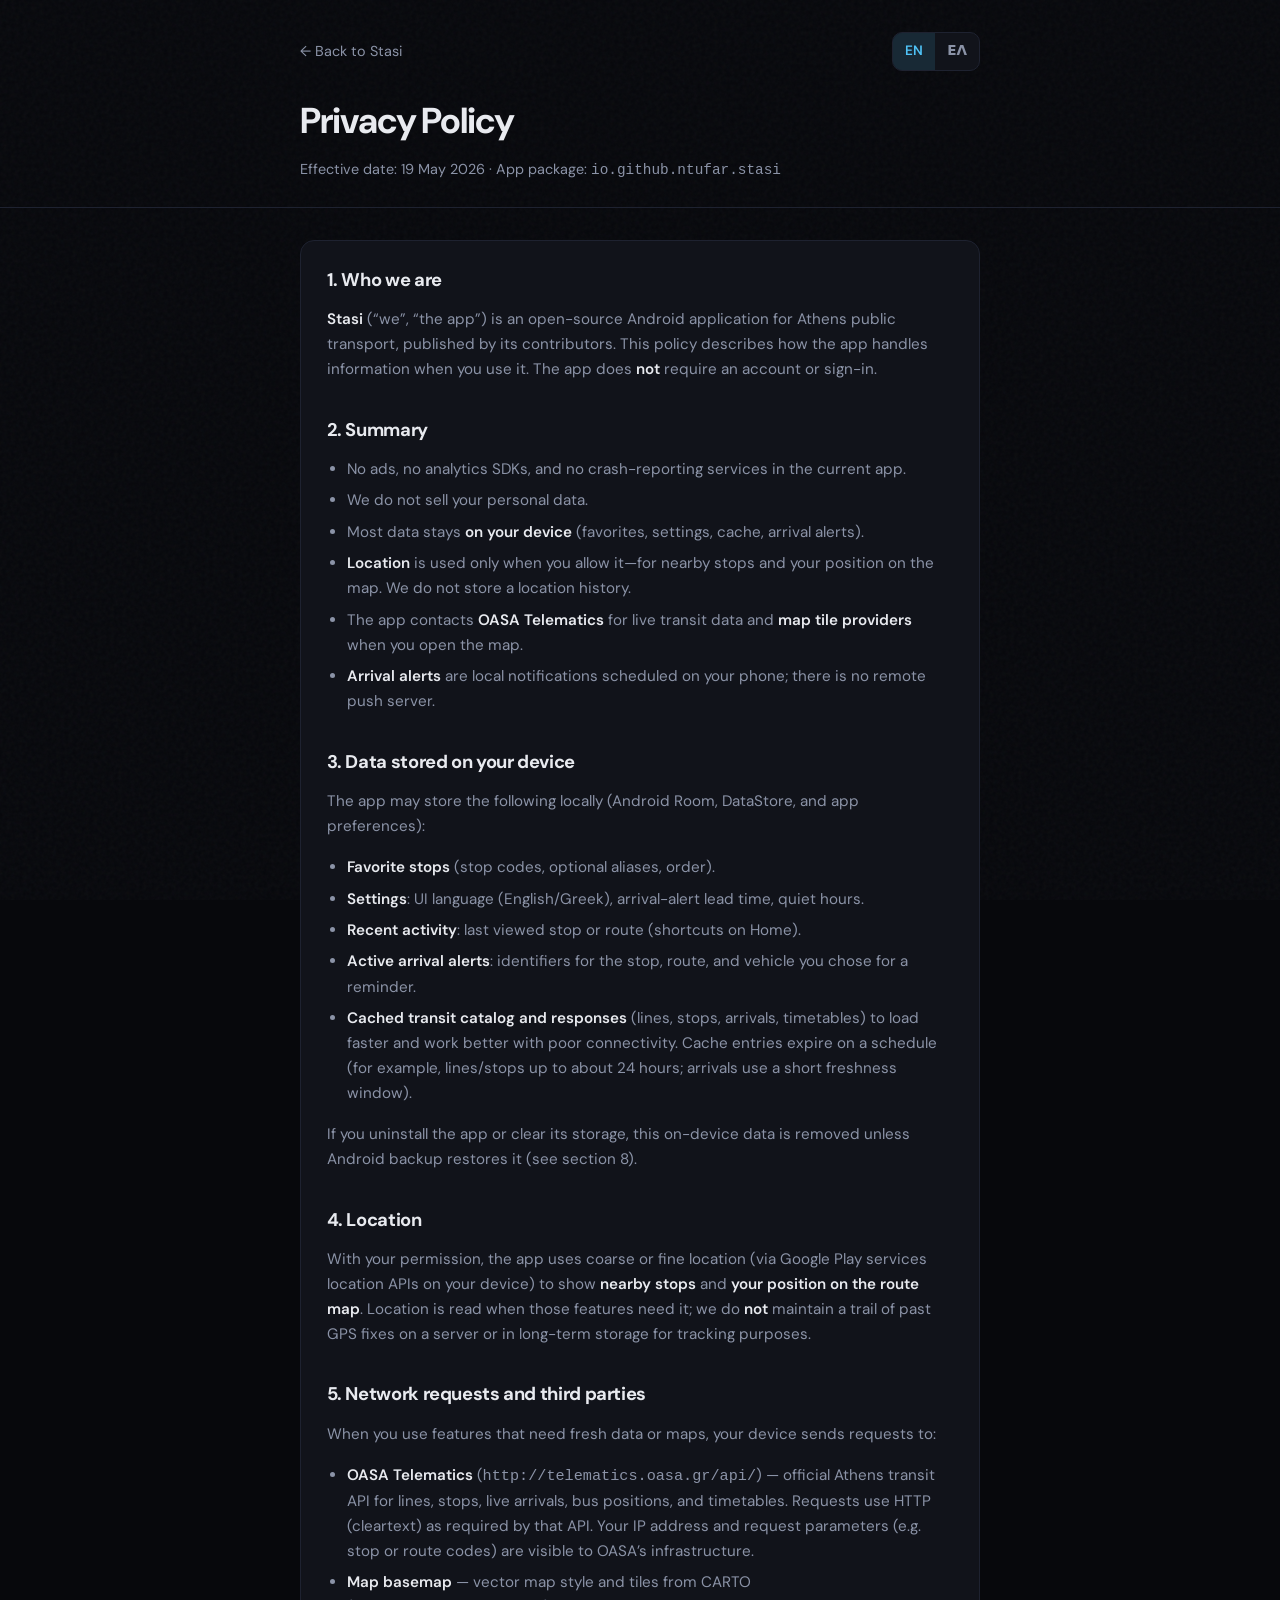
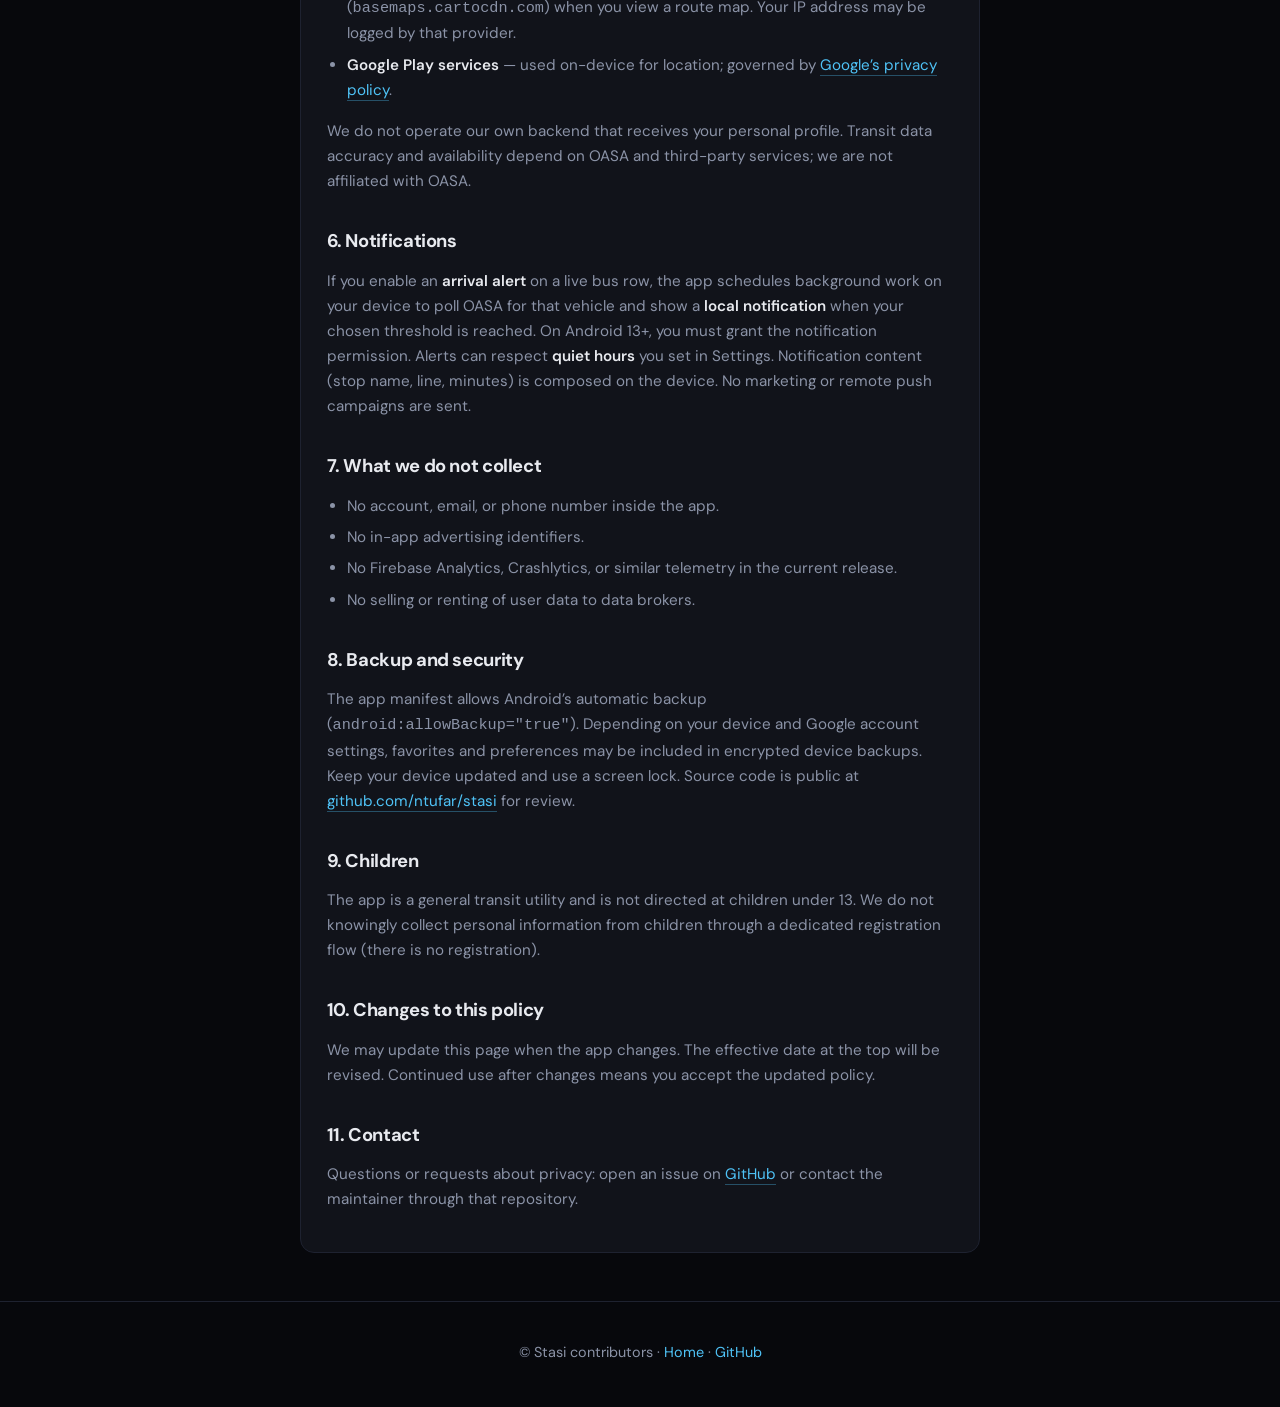
==== docs/privacy.html @ 421c6561 "Refactor arrival data handling and enhance user notifications: Update OasaRepository to improve arri" ====
<!DOCTYPE html>
<!--
  GitHub Pages: same /docs folder as index.html
  Public URL: https://ntufar.github.io/stasi/privacy.html
-->
<html lang="en">
<head>
  <meta charset="utf-8">
  <meta name="viewport" content="width=device-width, initial-scale=1">
  <script>
    (function () {
      var stored = localStorage.getItem("stasi-site-lang");
      var lang = stored === "en" || stored === "el"
        ? stored
        : ((navigator.language || "").toLowerCase().indexOf("el") === 0 ? "el" : "en");
      document.documentElement.lang = lang;
    })();
  </script>
  <title>Privacy Policy — Stasi</title>
  <meta name="description" content="Privacy policy for the Stasi Android app: Athens public transport, on-device data, OASA API, location, and local notifications.">
  <link rel="icon" href="favicon.png?v=2" type="image/png" sizes="192x192">
  <link rel="preconnect" href="https://fonts.googleapis.com">
  <link rel="preconnect" href="https://fonts.gstatic.com" crossorigin>
  <link href="https://fonts.googleapis.com/css2?family=DM+Sans:ital,opsz,wght@0,9..40,400;0,9..40,600;0,9..40,700;1,9..40,400&display=swap" rel="stylesheet">
  <style>
    :root {
      --bg: #07080c;
      --surface: #11131a;
      --border: #1e2230;
      --text: #e8eaef;
      --muted: #8b93a7;
      --accent: #4fc3f7;
      --accent-dim: rgba(79, 195, 247, 0.12);
      --radius: 14px;
      --max: 720px;
    }

    * { box-sizing: border-box; }

    html[lang="en"] .i18n-el,
    html[lang="el"] .i18n-en {
      display: none !important;
    }

    body {
      margin: 0;
      min-height: 100vh;
      font-family: "DM Sans", system-ui, sans-serif;
      background: var(--bg);
      color: var(--text);
      line-height: 1.65;
      -webkit-font-smoothing: antialiased;
    }

    .noise {
      pointer-events: none;
      position: fixed;
      inset: 0;
      opacity: 0.04;
      background-image: url("data:image/svg+xml,%3Csvg viewBox='0 0 256 256' xmlns='http://www.w3.org/2000/svg'%3E%3Cfilter id='n'%3E%3CfeTurbulence type='fractalNoise' baseFrequency='0.85' numOctaves='4' stitchTiles='stitch'/%3E%3C/filter%3E%3Crect width='100%25' height='100%25' filter='url(%23n)'/%3E%3C/svg%3E");
      z-index: 0;
    }

    header, main, footer {
      position: relative;
      z-index: 1;
    }

    .wrap {
      max-width: var(--max);
      margin: 0 auto;
      padding: 0 1.25rem;
    }

    header {
      padding: 2rem 0 1.5rem;
      border-bottom: 1px solid var(--border);
    }

    .header-top {
      display: flex;
      flex-wrap: wrap;
      align-items: center;
      justify-content: space-between;
      gap: 1rem;
      margin-bottom: 1.25rem;
    }

    .lang-switch {
      display: inline-flex;
      border: 1px solid var(--border);
      border-radius: 10px;
      overflow: hidden;
      background: var(--surface);
    }

    .lang-switch button {
      font: inherit;
      font-size: 0.85rem;
      font-weight: 600;
      padding: 0.45rem 0.75rem;
      border: none;
      background: transparent;
      color: var(--muted);
      cursor: pointer;
    }

    .lang-switch button[aria-pressed="true"] {
      background: var(--accent-dim);
      color: var(--accent);
    }

    .back {
      font-size: 0.9rem;
      color: var(--muted);
      text-decoration: none;
    }

    .back:hover { color: var(--accent); }

    h1 {
      font-size: clamp(1.75rem, 4vw, 2.25rem);
      font-weight: 700;
      letter-spacing: -0.03em;
      margin: 0 0 0.5rem;
    }

    .effective {
      margin: 0;
      font-size: 0.9rem;
      color: var(--muted);
    }

    main {
      padding: 2rem 0 3rem;
    }

    .prose {
      background: var(--surface);
      border: 1px solid var(--border);
      border-radius: var(--radius);
      padding: 1.5rem 1.6rem;
    }

    .prose h2 {
      font-size: 1.15rem;
      font-weight: 700;
      margin: 2rem 0 0.75rem;
      letter-spacing: -0.02em;
    }

    .prose h2:first-child {
      margin-top: 0;
    }

    .prose p {
      margin: 0 0 1rem;
      color: var(--muted);
      font-size: 0.95rem;
    }

    .prose ul {
      margin: 0 0 1rem;
      padding-left: 1.25rem;
      color: var(--muted);
      font-size: 0.95rem;
    }

    .prose li { margin-bottom: 0.4rem; }

    .prose a {
      color: var(--accent);
      text-decoration: none;
      border-bottom: 1px solid rgba(79, 195, 247, 0.35);
    }

    .prose a:hover {
      border-bottom-color: var(--accent);
    }

    .prose strong {
      color: var(--text);
      font-weight: 600;
    }

    footer {
      padding: 1.5rem 0 2rem;
      border-top: 1px solid var(--border);
      color: var(--muted);
      font-size: 0.9rem;
      text-align: center;
    }

    footer a {
      color: var(--accent);
      text-decoration: none;
    }

    footer a:hover { text-decoration: underline; }
  </style>
</head>
<body>
  <div class="noise" aria-hidden="true"></div>

  <header>
    <div class="wrap">
      <div class="header-top">
        <a class="back" href="index.html">
          <span class="i18n-en">← Back to Stasi</span>
          <span class="i18n-el">← Επιστροφή στη Στάση</span>
        </a>
        <div class="lang-switch" role="group" id="lang-switch" aria-label="Language">
          <button type="button" data-lang="en" aria-pressed="false">EN</button>
          <button type="button" data-lang="el" aria-pressed="false">ΕΛ</button>
        </div>
      </div>
      <h1>
        <span class="i18n-en">Privacy Policy</span>
        <span class="i18n-el">Πολιτική Απορρήτου</span>
      </h1>
      <p class="effective">
        <span class="i18n-en">Effective date: 19 May 2026 · App package: <code>io.github.ntufar.stasi</code></span>
        <span class="i18n-el">Ημερομηνία ισχύος: 19 Μαΐου 2026 · Πακέτο εφαρμογής: <code>io.github.ntufar.stasi</code></span>
      </p>
    </div>
  </header>

  <main>
    <div class="wrap">
      <article class="prose">

        <h2 class="i18n-en">1. Who we are</h2>
        <h2 class="i18n-el">1. Ποιοι είμαστε</h2>
        <p class="i18n-en">
          <strong>Stasi</strong> (“we”, “the app”) is an open-source Android application for Athens public transport,
          published by its contributors. This policy describes how the app handles information when you use it.
          The app does <strong>not</strong> require an account or sign-in.
        </p>
        <p class="i18n-el">
          Η <strong>Stasi</strong> («εμείς», «η εφαρμογή») είναι μια εφαρμογή Android ανοιχτού κώδικα για τα μέσα της Αθήνας,
          που δημοσιεύεται από τους συνεισφέροντες του έργου. Η παρούσα πολιτική περιγράφει πώς η εφαρμογή χειρίζεται
          πληροφορίες όταν τη χρησιμοποιείτε. Η εφαρμογή <strong>δεν</strong> απαιτεί λογαριασμό ή σύνδεση.
        </p>

        <h2 class="i18n-en">2. Summary</h2>
        <h2 class="i18n-el">2. Σύνοψη</h2>
        <ul class="i18n-en">
          <li>No ads, no analytics SDKs, and no crash-reporting services in the current app.</li>
          <li>We do not sell your personal data.</li>
          <li>Most data stays <strong>on your device</strong> (favorites, settings, cache, arrival alerts).</li>
          <li><strong>Location</strong> is used only when you allow it—for nearby stops and your position on the map. We do not store a location history.</li>
          <li>The app contacts <strong>OASA Telematics</strong> for live transit data and <strong>map tile providers</strong> when you open the map.</li>
          <li><strong>Arrival alerts</strong> are local notifications scheduled on your phone; there is no remote push server.</li>
        </ul>
        <ul class="i18n-el">
          <li>Χωρίς διαφημίσεις, χωρίς SDK analytics και χωρίς υπηρεσίες αναφοράς σφαλμάτων στην τρέχουσα έκδοση.</li>
          <li>Δεν πουλάμε τα προσωπικά σας δεδομένα.</li>
          <li>Τα περισσότερα δεδομένα μένουν <strong>στη συσκευή σας</strong> (αγαπημένα, ρυθμίσεις, cache, ειδοποιήσεις άφιξης).</li>
          <li>Η <strong>τοποθεσία</strong> χρησιμοποιείται μόνο όταν την επιτρέπετε—για κοντινές στάσεις και τη θέση σας στον χάρτη. Δεν αποθηκεύουμε ιστορικό τοποθεσίας.</li>
          <li>Η εφαρμογή επικοινωνεί με την <strong>τηλεματική ΟΑΣΑ</strong> για ζωντανά δεδομένα και με <strong>παρόχους πλακιδίων χάρτη</strong> όταν ανοίγετε τον χάρτη.</li>
          <li>Οι <strong>ειδοποιήσεις άφιξης</strong> είναι τοπικές στη συσκευή· δεν υπάρχει διακομιστής push.</li>
        </ul>

        <h2 class="i18n-en">3. Data stored on your device</h2>
        <h2 class="i18n-el">3. Δεδομένα που αποθηκεύονται στη συσκευή</h2>
        <p class="i18n-en">The app may store the following locally (Android Room, DataStore, and app preferences):</p>
        <p class="i18n-el">Η εφαρμογή μπορεί να αποθηκεύει τοπικά τα εξής (Room, DataStore, προτιμήσεις):</p>
        <ul class="i18n-en">
          <li><strong>Favorite stops</strong> (stop codes, optional aliases, order).</li>
          <li><strong>Settings</strong>: UI language (English/Greek), arrival-alert lead time, quiet hours.</li>
          <li><strong>Recent activity</strong>: last viewed stop or route (shortcuts on Home).</li>
          <li><strong>Active arrival alerts</strong>: identifiers for the stop, route, and vehicle you chose for a reminder.</li>
          <li><strong>Cached transit catalog and responses</strong> (lines, stops, arrivals, timetables) to load faster and work better with poor connectivity. Cache entries expire on a schedule (for example, lines/stops up to about 24 hours; arrivals use a short freshness window).</li>
        </ul>
        <ul class="i18n-el">
          <li><strong>Αγαπημένες στάσεις</strong> (κωδικοί, προαιρετικά ψευδώνυμα, σειρά).</li>
          <li><strong>Ρυθμίσεις</strong>: γλώσσα UI, χρόνος ειδοποίησης άφιξης, ώρες ησυχίας.</li>
          <li><strong>Πρόσφατη δραστηριότητα</strong>: τελευταία στάση ή δρομολόγιο (συντομεύσεις στην αρχική).</li>
          <li><strong>Ενεργές ειδοποιήσεις άφιξης</strong>: αναγνωριστικά στάσης, δρομολογίου και οχήματος.</li>
          <li><strong>Cache δεδομένων μετακίνησης</strong> για ταχύτερη φόρτωση· με χρονικά όρια λήξης (π.χ. γραμμές/στάσεις έως ~24 ώρες, αφίξεις με σύντομο παράθυρο φρεσκάδας).</li>
        </ul>
        <p class="i18n-en">
          If you uninstall the app or clear its storage, this on-device data is removed unless Android backup
          restores it (see section 8).
        </p>
        <p class="i18n-el">
          Αν απεγκαταστήσετε την εφαρμογή ή διαγράψετε τα δεδομένα της, αυτά τα τοπικά δεδομένα διαγράφονται,
          εκτός αν το backup του Android τα επαναφέρει (βλ. ενότητα 8).
        </p>

        <h2 class="i18n-en">4. Location</h2>
        <h2 class="i18n-el">4. Τοποθεσία</h2>
        <p class="i18n-en">
          With your permission, the app uses coarse or fine location (via Google Play services location APIs on your device)
          to show <strong>nearby stops</strong> and <strong>your position on the route map</strong>.
          Location is read when those features need it; we do <strong>not</strong> maintain a trail of past GPS fixes on a server
          or in long-term storage for tracking purposes.
        </p>
        <p class="i18n-el">
          Με την άδειά σας, η εφαρμογή χρησιμοποιεί χονδρική ή ακριβή τοποθεσία (μέσω Google Play services στη συσκευή)
          για <strong>κοντινές στάσεις</strong> και <strong>τη θέση σας στον χάρτη</strong>.
          Δεν τηρούμε <strong>ιστορικό</strong> τοποθεσιών σε διακομιστή ή για παρακολούθηση.
        </p>

        <h2 class="i18n-en">5. Network requests and third parties</h2>
        <h2 class="i18n-el">5. Δικτυακές κλήσεις και τρίτα μέρη</h2>
        <p class="i18n-en">When you use features that need fresh data or maps, your device sends requests to:</p>
        <p class="i18n-el">Όταν χρησιμοποιείτε λειτουργίες που χρειάζονται δεδομένα ή χάρτη, η συσκευή στέλνει αιτήματα σε:</p>
        <ul class="i18n-en">
          <li>
            <strong>OASA Telematics</strong> (<code>http://telematics.oasa.gr/api/</code>) — official Athens transit API
            for lines, stops, live arrivals, bus positions, and timetables. Requests use HTTP (cleartext) as required by that API.
            Your IP address and request parameters (e.g. stop or route codes) are visible to OASA’s infrastructure.
          </li>
          <li>
            <strong>Map basemap</strong> — vector map style and tiles from CARTO
            (<code>basemaps.cartocdn.com</code>) when you view a route map. Your IP address may be logged by that provider.
          </li>
          <li>
            <strong>Google Play services</strong> — used on-device for location; governed by
            <a href="https://policies.google.com/privacy" rel="noopener noreferrer">Google’s privacy policy</a>.
          </li>
        </ul>
        <ul class="i18n-el">
          <li>
            <strong>Τηλεματική ΟΑΣΑ</strong> (<code>http://telematics.oasa.gr/api/</code>) — επίσημο API για γραμμές, στάσεις,
            ζωντανές αφίξεις, θέσεις λεωφορείων και δρομολόγια. Οι κλήσεις γίνονται με HTTP. Η IP και οι παράμετροι
            (π.χ. κωδικοί στάσεων) είναι ορατές στην υποδομή της ΟΑΣΑ.
          </li>
          <li>
            <strong>Χάρτης</strong> — στυλ και πλακίδια από την CARTO (<code>basemaps.cartocdn.com</code>) όταν βλέπετε χάρτη δρομολογίου.
          </li>
          <li>
            <strong>Google Play services</strong> — για τοποθεσία στη συσκευή· ισχύει η
            <a href="https://policies.google.com/privacy" rel="noopener noreferrer">πολιτική απορρήτου της Google</a>.
          </li>
        </ul>
        <p class="i18n-en">
          We do not operate our own backend that receives your personal profile. Transit data accuracy and availability
          depend on OASA and third-party services; we are not affiliated with OASA.
        </p>
        <p class="i18n-el">
          Δεν λειτουργούμε δικό μας backend που συλλέγει προφίλ χρήστη. Η ακρίβεια των δεδομένων εξαρτάται από την ΟΑΣΑ
          και τρίτους· δεν συνδεόμαστε με την ΟΑΣΑ.
        </p>

        <h2 class="i18n-en">6. Notifications</h2>
        <h2 class="i18n-el">6. Ειδοποιήσεις</h2>
        <p class="i18n-en">
          If you enable an <strong>arrival alert</strong> on a live bus row, the app schedules background work on your device
          to poll OASA for that vehicle and show a <strong>local notification</strong> when your chosen threshold is reached.
          On Android 13+, you must grant the notification permission. Alerts can respect <strong>quiet hours</strong> you set in Settings.
          Notification content (stop name, line, minutes) is composed on the device. No marketing or remote push campaigns are sent.
        </p>
        <p class="i18n-el">
          Αν ενεργοποιήσετε <strong>ειδοποίηση άφιξης</strong>, η εφαρμογή προγραμματίζει εργασία στο παρασκήνιο για polling στην ΟΑΣΑ
          και <strong>τοπική ειδοποίηση</strong> όταν φτάσετε στο όριο λεπτών που ορίσατε.
          Σε Android 13+ απαιτείται άδεια ειδοποιήσεων. Ισχύουν προαιρετικές <strong>ώρες ησυχίας</strong>.
          Δεν αποστέλλονται διαφημιστικά ή remote push.
        </p>

        <h2 class="i18n-en">7. What we do not collect</h2>
        <h2 class="i18n-el">7. Τι δεν συλλέγουμε</h2>
        <ul class="i18n-en">
          <li>No account, email, or phone number inside the app.</li>
          <li>No in-app advertising identifiers.</li>
          <li>No Firebase Analytics, Crashlytics, or similar telemetry in the current release.</li>
          <li>No selling or renting of user data to data brokers.</li>
        </ul>
        <ul class="i18n-el">
          <li>Χωρίς λογαριασμό, email ή τηλέφωνο μέσα στην εφαρμογή.</li>
          <li>Χωρίς διαφημιστικά αναγνωριστικά.</li>
          <li>Χωρίς Firebase Analytics, Crashlytics ή παρόμοια τηλεμετρία στην τρέχουσα έκδοση.</li>
          <li>Χωρίς πώληση δεδομένων σε brokers.</li>
        </ul>

        <h2 class="i18n-en">8. Backup and security</h2>
        <h2 class="i18n-el">8. Αντίγραφα ασφαλείας και ασφάλεια</h2>
        <p class="i18n-en">
          The app manifest allows Android’s automatic backup (<code>android:allowBackup="true"</code>).
          Depending on your device and Google account settings, favorites and preferences may be included in encrypted device backups.
          Keep your device updated and use a screen lock. Source code is public at
          <a href="https://github.com/ntufar/stasi">github.com/ntufar/stasi</a> for review.
        </p>
        <p class="i18n-el">
          Το manifest επιτρέπει αυτόματο backup του Android (<code>android:allowBackup="true"</code>).
          Ανάλογα με τη συσκευή και τον λογαριασμό Google, αγαπημένα και προτιμήσεις μπορεί να συμπεριληφθούν σε κρυπτογραφημένα backups.
          Ο κώδικας είναι δημόσιος στο
          <a href="https://github.com/ntufar/stasi">github.com/ntufar/stasi</a>.
        </p>

        <h2 class="i18n-en">9. Children</h2>
        <h2 class="i18n-el">9. Παιδιά</h2>
        <p class="i18n-en">
          The app is a general transit utility and is not directed at children under 13. We do not knowingly collect
          personal information from children through a dedicated registration flow (there is no registration).
        </p>
        <p class="i18n-el">
          Η εφαρμογή απευθύνεται στο ευρύ κοινό και όχι ειδικά σε παιδιά κάτω των 13 ετών. Δεν συλλέγουμε εν γνώσει
          προσωπικά δεδομένα παιδιών μέσω εγγραφής (δεν υπάρχει εγγραφή).
        </p>

        <h2 class="i18n-en">10. Changes to this policy</h2>
        <h2 class="i18n-el">10. Αλλαγές στην πολιτική</h2>
        <p class="i18n-en">
          We may update this page when the app changes. The effective date at the top will be revised.
          Continued use after changes means you accept the updated policy.
        </p>
        <p class="i18n-el">
          Μπορούμε να ενημερώνουμε αυτή τη σελίδα όταν αλλάζει η εφαρμογή. Η ημερομηνία ισχύος θα αναθεωρείται.
          Η συνέχιση χρήσης μετά από αλλαγές σημαίνει αποδοχή της ενημερωμένης πολιτικής.
        </p>

        <h2 class="i18n-en">11. Contact</h2>
        <h2 class="i18n-el">11. Επικοινωνία</h2>
        <p class="i18n-en">
          Questions or requests about privacy: open an issue on
          <a href="https://github.com/ntufar/stasi/issues">GitHub</a> or contact the maintainer through that repository.
        </p>
        <p class="i18n-el">
          Ερωτήσεις για το απόρρητο: ανοίξτε issue στο
          <a href="https://github.com/ntufar/stasi/issues">GitHub</a> ή επικοινωνήστε με τον συντηρητή μέσω του αποθετηρίου.
        </p>

      </article>
    </div>
  </main>

  <footer>
    <div class="wrap">
      <p>
        <span class="i18n-en">© Stasi contributors · <a href="index.html">Home</a> · <a href="https://github.com/ntufar/stasi">GitHub</a></span>
        <span class="i18n-el">© Συνεισφέροντες Stasi · <a href="index.html">Αρχική</a> · <a href="https://github.com/ntufar/stasi">GitHub</a></span>
      </p>
    </div>
  </footer>

  <script>
    (function () {
      var META = {
        en: { title: "Privacy Policy — Stasi" },
        el: { title: "Πολιτική Απορρήτου — Στάση" }
      };

      var langSwitch = document.getElementById("lang-switch");

      function currentLang() {
        return document.documentElement.lang === "el" ? "el" : "en";
      }

      function applyMeta(lang) {
        document.title = META[lang].title;
      }

      function syncButtons(lang) {
        langSwitch.querySelectorAll("button[data-lang]").forEach(function (btn) {
          btn.setAttribute("aria-pressed", btn.getAttribute("data-lang") === lang ? "true" : "false");
        });
        langSwitch.setAttribute("aria-label", lang === "el" ? "Γλώσσα" : "Language");
      }

      function setLang(lang) {
        if (lang !== "en" && lang !== "el") return;
        document.documentElement.lang = lang;
        localStorage.setItem("stasi-site-lang", lang);
        applyMeta(lang);
        syncButtons(lang);
      }

      langSwitch.addEventListener("click", function (e) {
        var btn = e.target.closest("button[data-lang]");
        if (!btn) return;
        setLang(btn.getAttribute("data-lang"));
      });

      var initial = currentLang();
      applyMeta(initial);
      syncButtons(initial);
    })();
  </script>
</body>
</html>
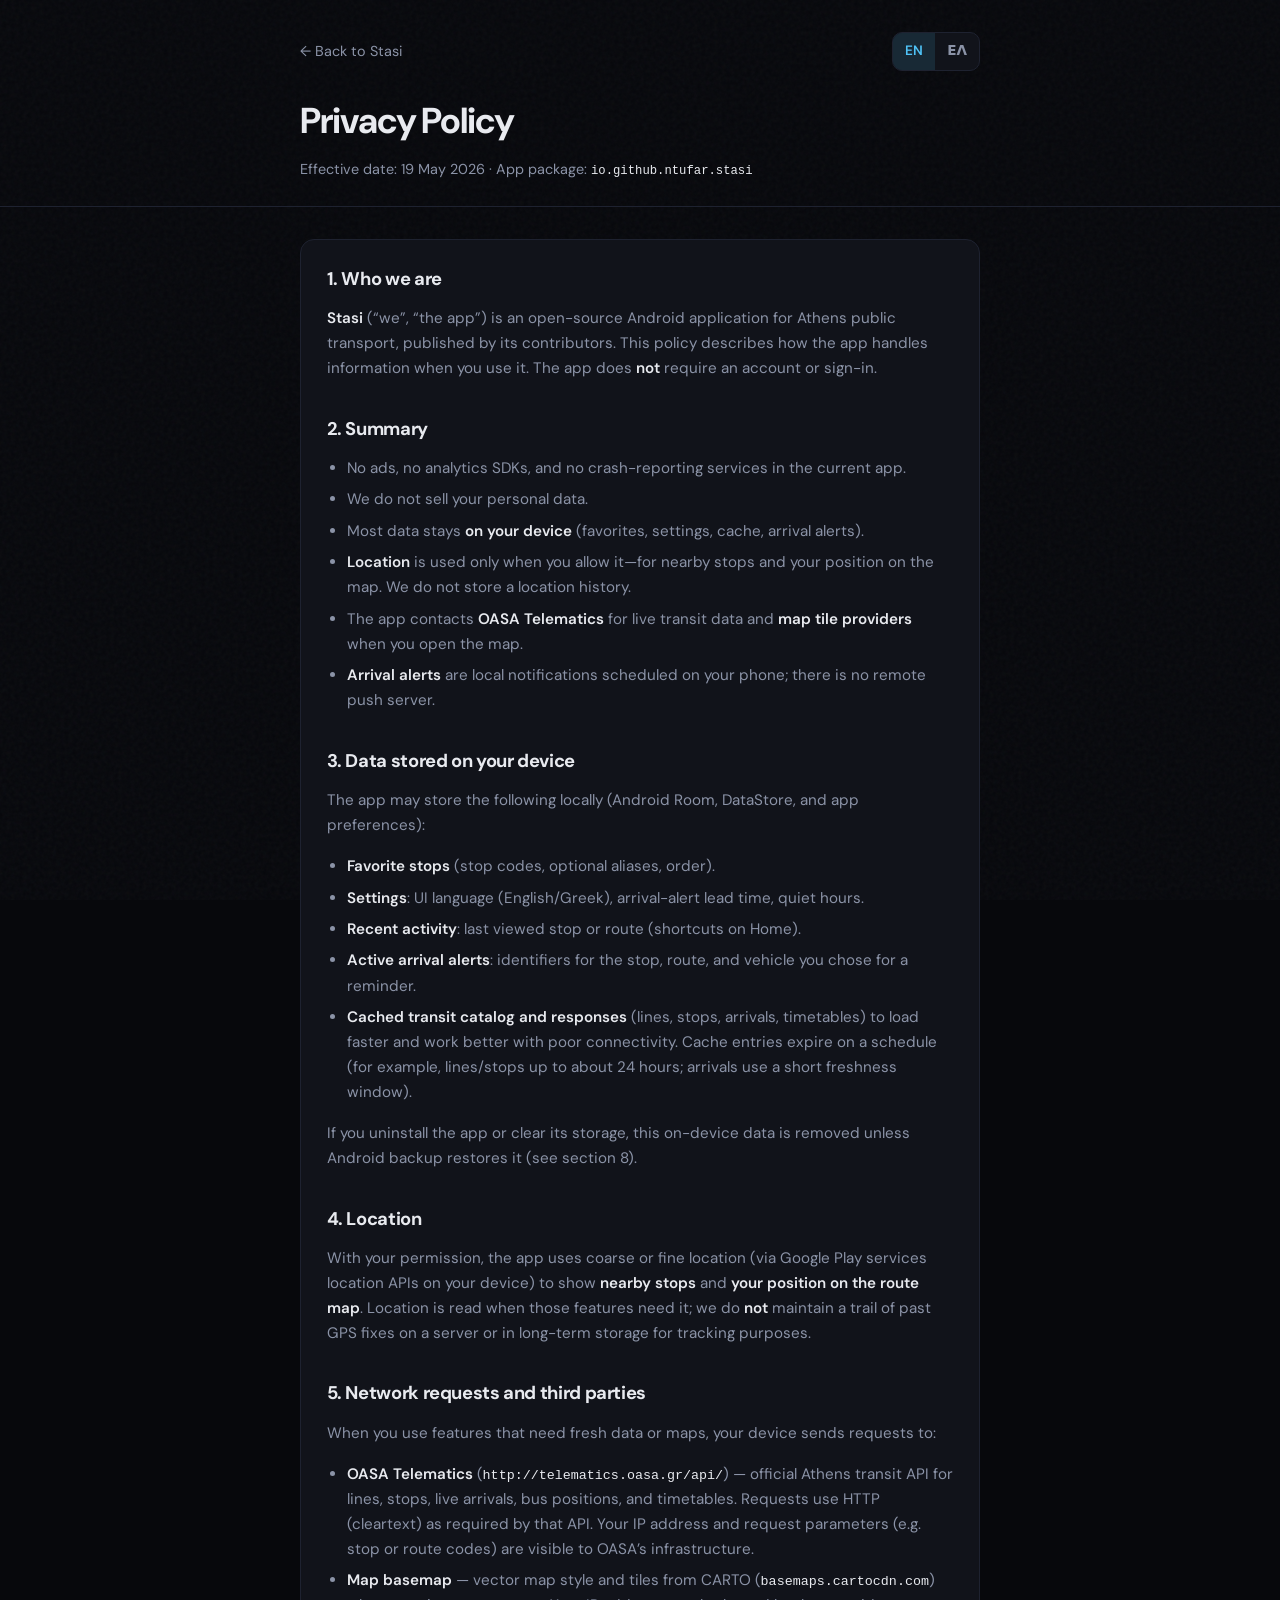
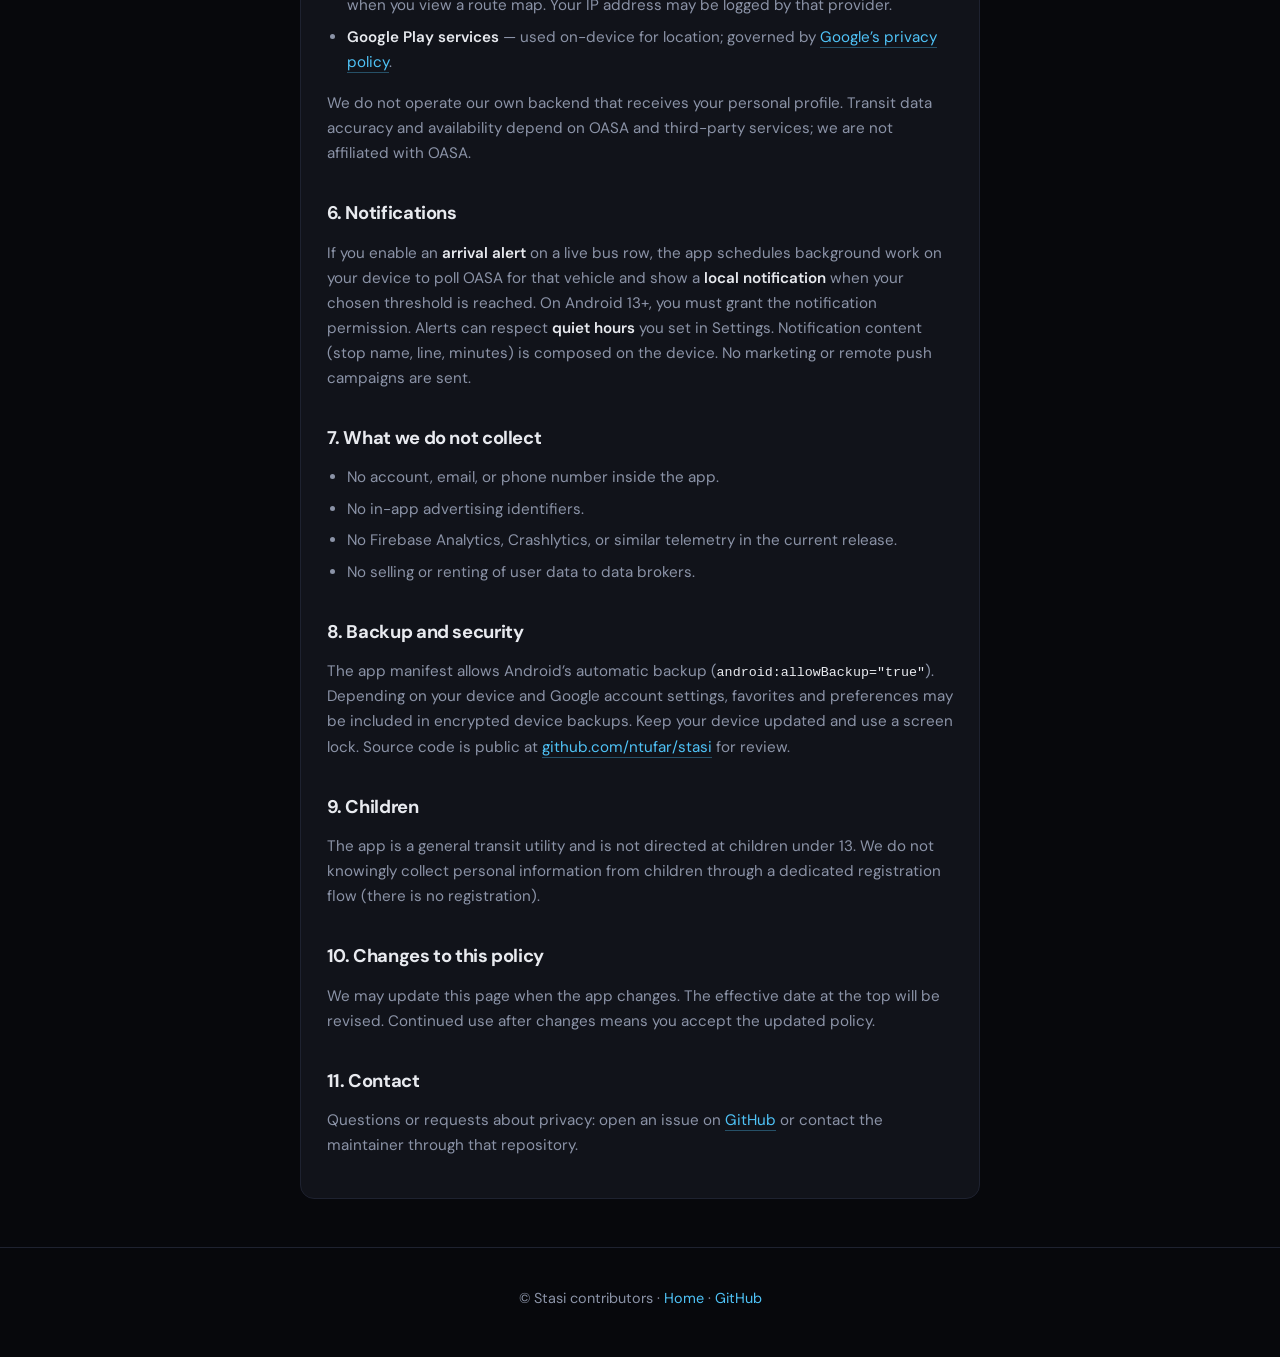
==== commit bd7a1922: "Update documentation and privacy policy links: Enhance README.md with a direct link to the privacy p" ====
--- a/docs/privacy.html
+++ b/docs/privacy.html
@@ -131,6 +131,16 @@
       color: var(--muted);
     }
 
+    .effective code {
+      font-size: 0.85em;
+      color: var(--text);
+    }
+
+    .prose code {
+      font-size: 0.88em;
+      color: var(--text);
+    }
+
     main {
       padding: 2rem 0 3rem;
     }
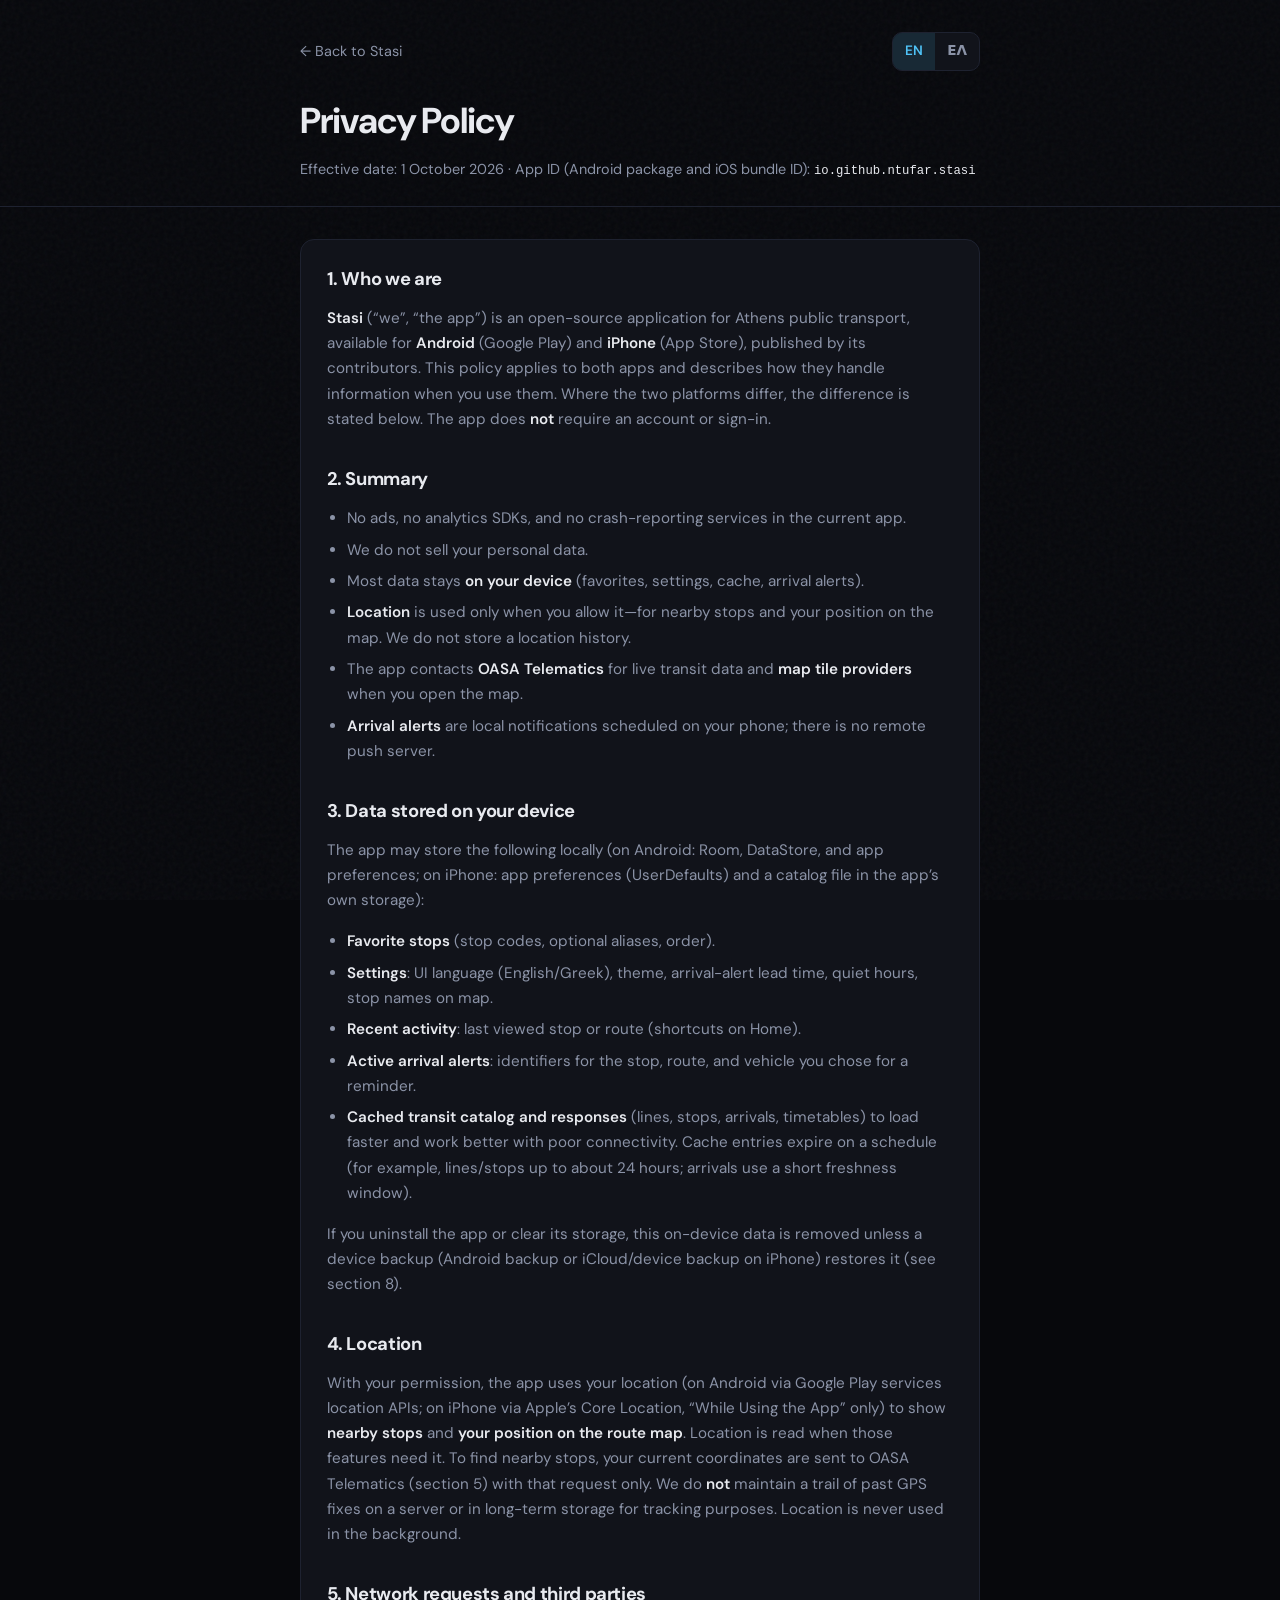
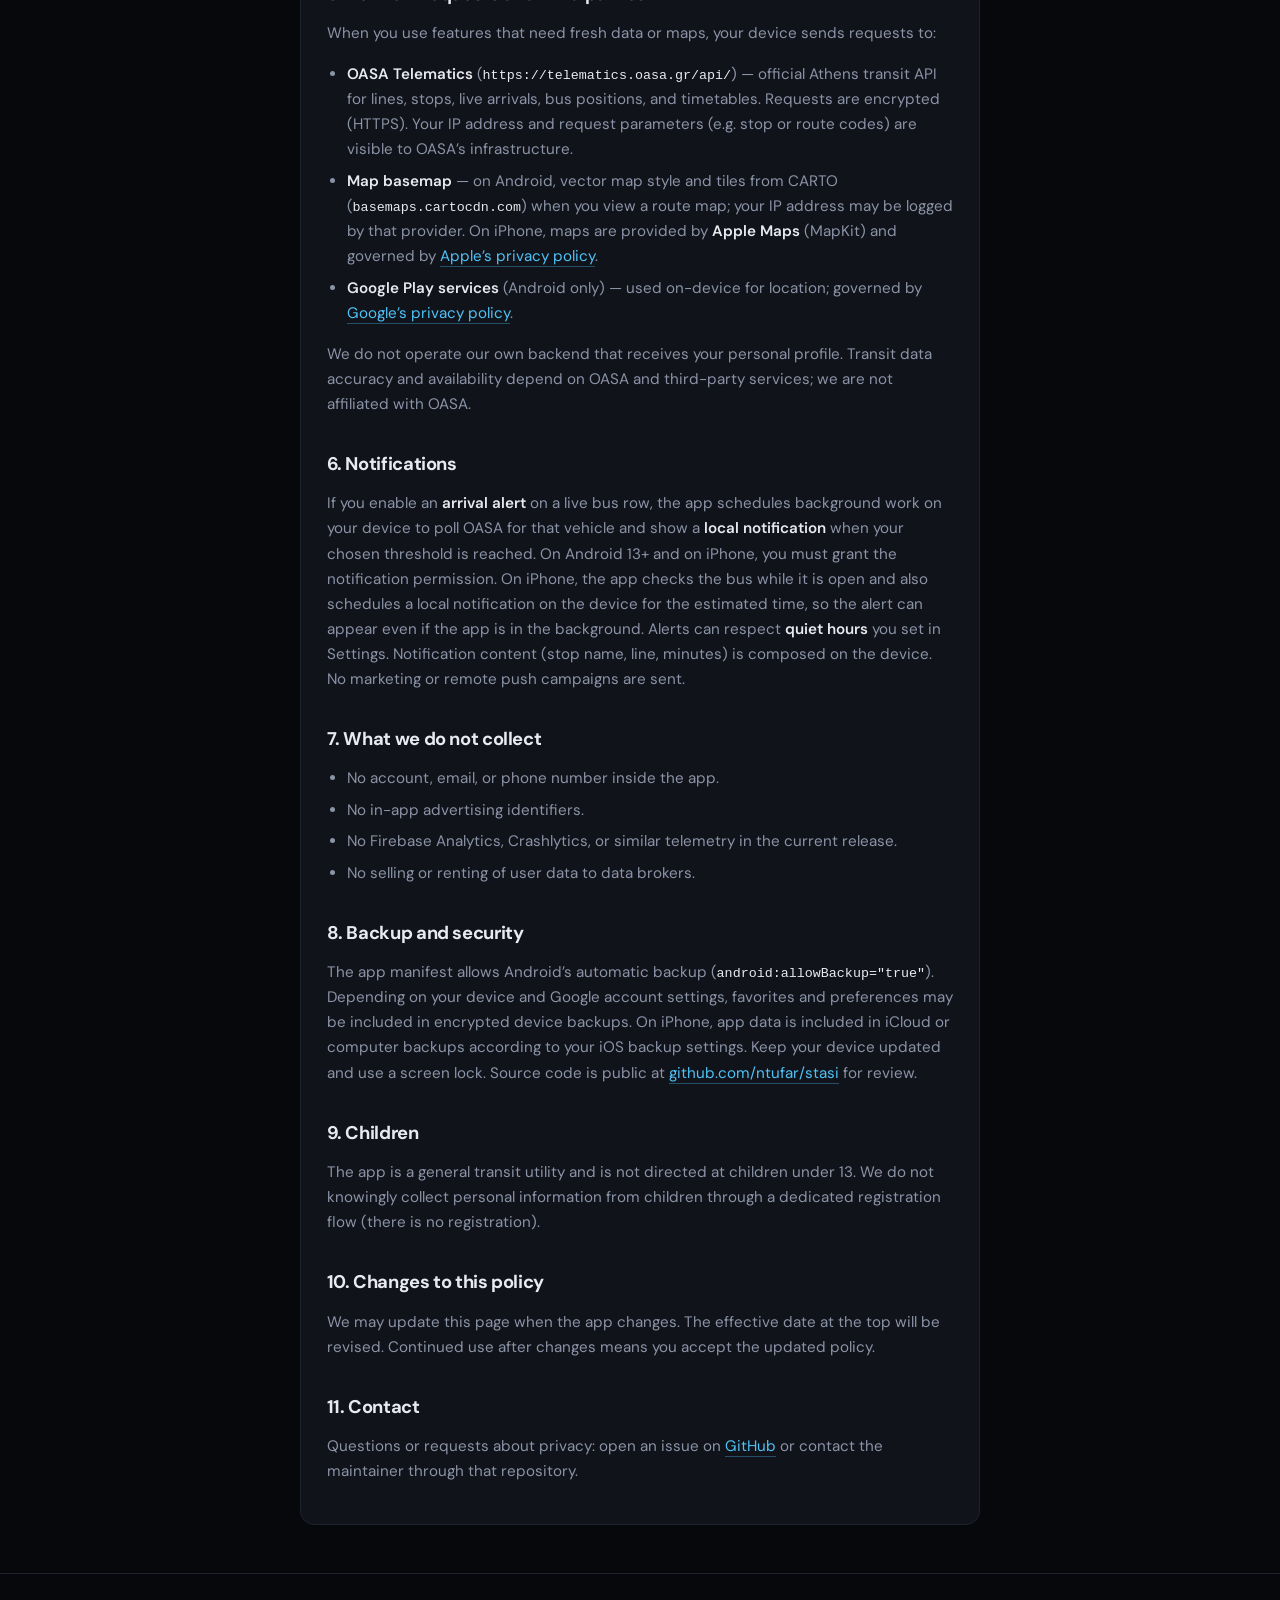
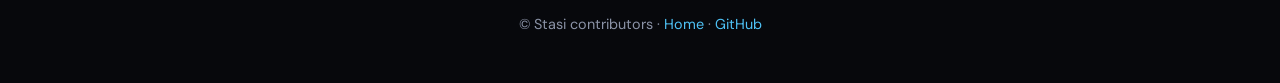
==== commit edcc977b: "Privacy policy: cover the iPhone app Describe the iOS app alongside Android: Core Location (while in" ====
--- a/docs/privacy.html
+++ b/docs/privacy.html
@@ -17,7 +17,15 @@
     })();
   </script>
   <title>Privacy Policy — Stasi</title>
-  <meta name="description" content="Privacy policy for the Stasi Android app: Athens public transport, on-device data, OASA API, location, and local notifications.">
+  <meta name="description" content="Privacy policy for the Stasi apps for Android and iPhone: Athens public transport, on-device data, OASA API, location, and local notifications.">
+  <meta property="og:title" content="Privacy Policy — Stasi">
+  <meta property="og:description" content="Privacy policy for the Stasi apps for Android and iPhone: Athens public transport, on-device data, OASA API, location, and local notifications.">
+  <meta property="og:type" content="website">
+  <meta property="og:url" content="https://ntufar.github.io/stasi/privacy.html">
+  <link rel="canonical" href="https://ntufar.github.io/stasi/privacy.html">
+  <link rel="alternate" hreflang="en" href="https://ntufar.github.io/stasi/privacy.html">
+  <link rel="alternate" hreflang="el" href="https://ntufar.github.io/stasi/privacy.html">
+  <link rel="alternate" hreflang="x-default" href="https://ntufar.github.io/stasi/privacy.html">
   <link rel="icon" href="favicon.png?v=2" type="image/png" sizes="192x192">
   <link rel="preconnect" href="https://fonts.googleapis.com">
   <link rel="preconnect" href="https://fonts.gstatic.com" crossorigin>
@@ -229,8 +237,8 @@
         <span class="i18n-el">Πολιτική Απορρήτου</span>
       </h1>
       <p class="effective">
-        <span class="i18n-en">Effective date: 19 May 2026 · App package: <code>io.github.ntufar.stasi</code></span>
-        <span class="i18n-el">Ημερομηνία ισχύος: 19 Μαΐου 2026 · Πακέτο εφαρμογής: <code>io.github.ntufar.stasi</code></span>
+        <span class="i18n-en">Effective date: 1 October 2026 · App ID (Android package and iOS bundle ID): <code>io.github.ntufar.stasi</code></span>
+        <span class="i18n-el">Ημερομηνία ισχύος: 1 Οκτωβρίου 2026 · Αναγνωριστικό εφαρμογής (πακέτο Android και bundle ID iOS): <code>io.github.ntufar.stasi</code></span>
       </p>
     </div>
   </header>
@@ -242,14 +250,17 @@
         <h2 class="i18n-en">1. Who we are</h2>
         <h2 class="i18n-el">1. Ποιοι είμαστε</h2>
         <p class="i18n-en">
-          <strong>Stasi</strong> (“we”, “the app”) is an open-source Android application for Athens public transport,
-          published by its contributors. This policy describes how the app handles information when you use it.
+          <strong>Stasi</strong> (“we”, “the app”) is an open-source application for Athens public transport, available for <strong>Android</strong>
+          (Google Play) and <strong>iPhone</strong> (App Store), published by its contributors. This policy applies to both
+          apps and describes how they handle information when you use them. Where the two platforms differ, the
+          difference is stated below.
           The app does <strong>not</strong> require an account or sign-in.
         </p>
         <p class="i18n-el">
-          Η <strong>Stasi</strong> («εμείς», «η εφαρμογή») είναι μια εφαρμογή Android ανοιχτού κώδικα για τα μέσα της Αθήνας,
-          που δημοσιεύεται από τους συνεισφέροντες του έργου. Η παρούσα πολιτική περιγράφει πώς η εφαρμογή χειρίζεται
-          πληροφορίες όταν τη χρησιμοποιείτε. Η εφαρμογή <strong>δεν</strong> απαιτεί λογαριασμό ή σύνδεση.
+          Η <strong>Stasi</strong> («εμείς», «η εφαρμογή») είναι μια εφαρμογή ανοιχτού κώδικα για τα μέσα της Αθήνας, διαθέσιμη για <strong>Android</strong>
+          (Google Play) και <strong>iPhone</strong> (App Store), που δημοσιεύεται από τους συνεισφέροντες του έργου. Η παρούσα
+          πολιτική ισχύει και για τις δύο εφαρμογές και περιγράφει πώς χειρίζονται πληροφορίες όταν τις χρησιμοποιείτε.
+          Όπου οι δύο πλατφόρμες διαφέρουν, η διαφορά αναφέρεται παρακάτω. Η εφαρμογή <strong>δεν</strong> απαιτεί λογαριασμό ή σύνδεση.
         </p>
 
         <h2 class="i18n-en">2. Summary</h2>
@@ -273,43 +284,47 @@
 
         <h2 class="i18n-en">3. Data stored on your device</h2>
         <h2 class="i18n-el">3. Δεδομένα που αποθηκεύονται στη συσκευή</h2>
-        <p class="i18n-en">The app may store the following locally (Android Room, DataStore, and app preferences):</p>
-        <p class="i18n-el">Η εφαρμογή μπορεί να αποθηκεύει τοπικά τα εξής (Room, DataStore, προτιμήσεις):</p>
+        <p class="i18n-en">The app may store the following locally (on Android: Room, DataStore, and app preferences; on iPhone: app preferences (UserDefaults) and a catalog file in the app’s own storage):</p>
+        <p class="i18n-el">Η εφαρμογή μπορεί να αποθηκεύει τοπικά τα εξής (σε Android: Room, DataStore, προτιμήσεις· σε iPhone: προτιμήσεις (UserDefaults) και αρχείο καταλόγου στον χώρο της εφαρμογής):</p>
         <ul class="i18n-en">
           <li><strong>Favorite stops</strong> (stop codes, optional aliases, order).</li>
-          <li><strong>Settings</strong>: UI language (English/Greek), arrival-alert lead time, quiet hours.</li>
+          <li><strong>Settings</strong>: UI language (English/Greek), theme, arrival-alert lead time, quiet hours, stop names on map.</li>
           <li><strong>Recent activity</strong>: last viewed stop or route (shortcuts on Home).</li>
           <li><strong>Active arrival alerts</strong>: identifiers for the stop, route, and vehicle you chose for a reminder.</li>
           <li><strong>Cached transit catalog and responses</strong> (lines, stops, arrivals, timetables) to load faster and work better with poor connectivity. Cache entries expire on a schedule (for example, lines/stops up to about 24 hours; arrivals use a short freshness window).</li>
         </ul>
         <ul class="i18n-el">
           <li><strong>Αγαπημένες στάσεις</strong> (κωδικοί, προαιρετικά ψευδώνυμα, σειρά).</li>
-          <li><strong>Ρυθμίσεις</strong>: γλώσσα UI, χρόνος ειδοποίησης άφιξης, ώρες ησυχίας.</li>
+          <li><strong>Ρυθμίσεις</strong>: γλώσσα UI, θέμα, χρόνος ειδοποίησης άφιξης, ώρες ησυχίας, ονόματα στάσεων στον χάρτη.</li>
           <li><strong>Πρόσφατη δραστηριότητα</strong>: τελευταία στάση ή δρομολόγιο (συντομεύσεις στην αρχική).</li>
           <li><strong>Ενεργές ειδοποιήσεις άφιξης</strong>: αναγνωριστικά στάσης, δρομολογίου και οχήματος.</li>
           <li><strong>Cache δεδομένων μετακίνησης</strong> για ταχύτερη φόρτωση· με χρονικά όρια λήξης (π.χ. γραμμές/στάσεις έως ~24 ώρες, αφίξεις με σύντομο παράθυρο φρεσκάδας).</li>
         </ul>
         <p class="i18n-en">
-          If you uninstall the app or clear its storage, this on-device data is removed unless Android backup
-          restores it (see section 8).
+          If you uninstall the app or clear its storage, this on-device data is removed unless a device backup
+          (Android backup or iCloud/device backup on iPhone) restores it (see section 8).
         </p>
         <p class="i18n-el">
           Αν απεγκαταστήσετε την εφαρμογή ή διαγράψετε τα δεδομένα της, αυτά τα τοπικά δεδομένα διαγράφονται,
-          εκτός αν το backup του Android τα επαναφέρει (βλ. ενότητα 8).
+          εκτός αν τα επαναφέρει αντίγραφο ασφαλείας της συσκευής (backup Android ή iCloud/backup συσκευής στο iPhone) (βλ. ενότητα 8).
         </p>
 
         <h2 class="i18n-en">4. Location</h2>
         <h2 class="i18n-el">4. Τοποθεσία</h2>
         <p class="i18n-en">
-          With your permission, the app uses coarse or fine location (via Google Play services location APIs on your device)
+          With your permission, the app uses your location (on Android via Google Play services location APIs; on iPhone via Apple’s
+          Core Location, “While Using the App” only)
           to show <strong>nearby stops</strong> and <strong>your position on the route map</strong>.
-          Location is read when those features need it; we do <strong>not</strong> maintain a trail of past GPS fixes on a server
-          or in long-term storage for tracking purposes.
-        </p>
-        <p class="i18n-el">
-          Με την άδειά σας, η εφαρμογή χρησιμοποιεί χονδρική ή ακριβή τοποθεσία (μέσω Google Play services στη συσκευή)
+          Location is read when those features need it. To find nearby stops, your current coordinates are sent to OASA Telematics
+          (section 5) with that request only. We do <strong>not</strong> maintain a trail of past GPS fixes on a server
+          or in long-term storage for tracking purposes. Location is never used in the background.
+        </p>
+        <p class="i18n-el">
+          Με την άδειά σας, η εφαρμογή χρησιμοποιεί την τοποθεσία σας (σε Android μέσω Google Play services· σε iPhone μέσω
+          Core Location της Apple, μόνο «Κατά τη χρήση της εφαρμογής»)
           για <strong>κοντινές στάσεις</strong> και <strong>τη θέση σας στον χάρτη</strong>.
-          Δεν τηρούμε <strong>ιστορικό</strong> τοποθεσιών σε διακομιστή ή για παρακολούθηση.
+          Για τις κοντινές στάσεις, οι τρέχουσες συντεταγμένες αποστέλλονται στην τηλεματική ΟΑΣΑ (ενότητα 5) μόνο με το αντίστοιχο αίτημα.
+          Δεν τηρούμε <strong>ιστορικό</strong> τοποθεσιών σε διακομιστή ή για παρακολούθηση. Η τοποθεσία δεν χρησιμοποιείται στο παρασκήνιο.
         </p>
 
         <h2 class="i18n-en">5. Network requests and third parties</h2>
@@ -318,30 +333,34 @@
         <p class="i18n-el">Όταν χρησιμοποιείτε λειτουργίες που χρειάζονται δεδομένα ή χάρτη, η συσκευή στέλνει αιτήματα σε:</p>
         <ul class="i18n-en">
           <li>
-            <strong>OASA Telematics</strong> (<code>http://telematics.oasa.gr/api/</code>) — official Athens transit API
-            for lines, stops, live arrivals, bus positions, and timetables. Requests use HTTP (cleartext) as required by that API.
+            <strong>OASA Telematics</strong> (<code>https://telematics.oasa.gr/api/</code>) — official Athens transit API
+            for lines, stops, live arrivals, bus positions, and timetables. Requests are encrypted (HTTPS).
             Your IP address and request parameters (e.g. stop or route codes) are visible to OASA’s infrastructure.
           </li>
           <li>
-            <strong>Map basemap</strong> — vector map style and tiles from CARTO
-            (<code>basemaps.cartocdn.com</code>) when you view a route map. Your IP address may be logged by that provider.
+            <strong>Map basemap</strong> — on Android, vector map style and tiles from CARTO
+            (<code>basemaps.cartocdn.com</code>) when you view a route map; your IP address may be logged by that provider.
+            On iPhone, maps are provided by <strong>Apple Maps</strong> (MapKit) and governed by
+            <a href="https://www.apple.com/legal/privacy/" rel="noopener noreferrer">Apple’s privacy policy</a>.
           </li>
           <li>
-            <strong>Google Play services</strong> — used on-device for location; governed by
+            <strong>Google Play services</strong> (Android only) — used on-device for location; governed by
             <a href="https://policies.google.com/privacy" rel="noopener noreferrer">Google’s privacy policy</a>.
           </li>
         </ul>
         <ul class="i18n-el">
           <li>
-            <strong>Τηλεματική ΟΑΣΑ</strong> (<code>http://telematics.oasa.gr/api/</code>) — επίσημο API για γραμμές, στάσεις,
-            ζωντανές αφίξεις, θέσεις λεωφορείων και δρομολόγια. Οι κλήσεις γίνονται με HTTP. Η IP και οι παράμετροι
+            <strong>Τηλεματική ΟΑΣΑ</strong> (<code>https://telematics.oasa.gr/api/</code>) — επίσημο API για γραμμές, στάσεις,
+            ζωντανές αφίξεις, θέσεις λεωφορείων και δρομολόγια. Οι κλήσεις είναι κρυπτογραφημένες (HTTPS). Η IP και οι παράμετροι
             (π.χ. κωδικοί στάσεων) είναι ορατές στην υποδομή της ΟΑΣΑ.
           </li>
           <li>
-            <strong>Χάρτης</strong> — στυλ και πλακίδια από την CARTO (<code>basemaps.cartocdn.com</code>) όταν βλέπετε χάρτη δρομολογίου.
+            <strong>Χάρτης</strong> — σε Android, στυλ και πλακίδια από την CARTO (<code>basemaps.cartocdn.com</code>) όταν βλέπετε χάρτη δρομολογίου.
+            Σε iPhone, ο χάρτης παρέχεται από τους <strong>Χάρτες της Apple</strong> (MapKit)· ισχύει η
+            <a href="https://www.apple.com/legal/privacy/" rel="noopener noreferrer">πολιτική απορρήτου της Apple</a>.
           </li>
           <li>
-            <strong>Google Play services</strong> — για τοποθεσία στη συσκευή· ισχύει η
+            <strong>Google Play services</strong> (μόνο Android) — για τοποθεσία στη συσκευή· ισχύει η
             <a href="https://policies.google.com/privacy" rel="noopener noreferrer">πολιτική απορρήτου της Google</a>.
           </li>
         </ul>
@@ -359,13 +378,16 @@
         <p class="i18n-en">
           If you enable an <strong>arrival alert</strong> on a live bus row, the app schedules background work on your device
           to poll OASA for that vehicle and show a <strong>local notification</strong> when your chosen threshold is reached.
-          On Android 13+, you must grant the notification permission. Alerts can respect <strong>quiet hours</strong> you set in Settings.
+          On Android 13+ and on iPhone, you must grant the notification permission. On iPhone, the app checks the bus while it is open
+          and also schedules a local notification on the device for the estimated time, so the alert can appear even if the app is in
+          the background. Alerts can respect <strong>quiet hours</strong> you set in Settings.
           Notification content (stop name, line, minutes) is composed on the device. No marketing or remote push campaigns are sent.
         </p>
         <p class="i18n-el">
           Αν ενεργοποιήσετε <strong>ειδοποίηση άφιξης</strong>, η εφαρμογή προγραμματίζει εργασία στο παρασκήνιο για polling στην ΟΑΣΑ
           και <strong>τοπική ειδοποίηση</strong> όταν φτάσετε στο όριο λεπτών που ορίσατε.
-          Σε Android 13+ απαιτείται άδεια ειδοποιήσεων. Ισχύουν προαιρετικές <strong>ώρες ησυχίας</strong>.
+          Σε Android 13+ και σε iPhone απαιτείται άδεια ειδοποιήσεων. Στο iPhone, η εφαρμογή ελέγχει το λεωφορείο όσο είναι ανοιχτή
+          και προγραμματίζει επίσης τοπική ειδοποίηση στη συσκευή για τον εκτιμώμενο χρόνο, ώστε να εμφανιστεί και στο παρασκήνιο. Ισχύουν προαιρετικές <strong>ώρες ησυχίας</strong>.
           Δεν αποστέλλονται διαφημιστικά ή remote push.
         </p>
 
@@ -389,12 +411,14 @@
         <p class="i18n-en">
           The app manifest allows Android’s automatic backup (<code>android:allowBackup="true"</code>).
           Depending on your device and Google account settings, favorites and preferences may be included in encrypted device backups.
+          On iPhone, app data is included in iCloud or computer backups according to your iOS backup settings.
           Keep your device updated and use a screen lock. Source code is public at
           <a href="https://github.com/ntufar/stasi">github.com/ntufar/stasi</a> for review.
         </p>
         <p class="i18n-el">
           Το manifest επιτρέπει αυτόματο backup του Android (<code>android:allowBackup="true"</code>).
           Ανάλογα με τη συσκευή και τον λογαριασμό Google, αγαπημένα και προτιμήσεις μπορεί να συμπεριληφθούν σε κρυπτογραφημένα backups.
+          Στο iPhone, τα δεδομένα της εφαρμογής περιλαμβάνονται σε backup iCloud ή υπολογιστή σύμφωνα με τις ρυθμίσεις του iOS.
           Ο κώδικας είναι δημόσιος στο
           <a href="https://github.com/ntufar/stasi">github.com/ntufar/stasi</a>.
         </p>
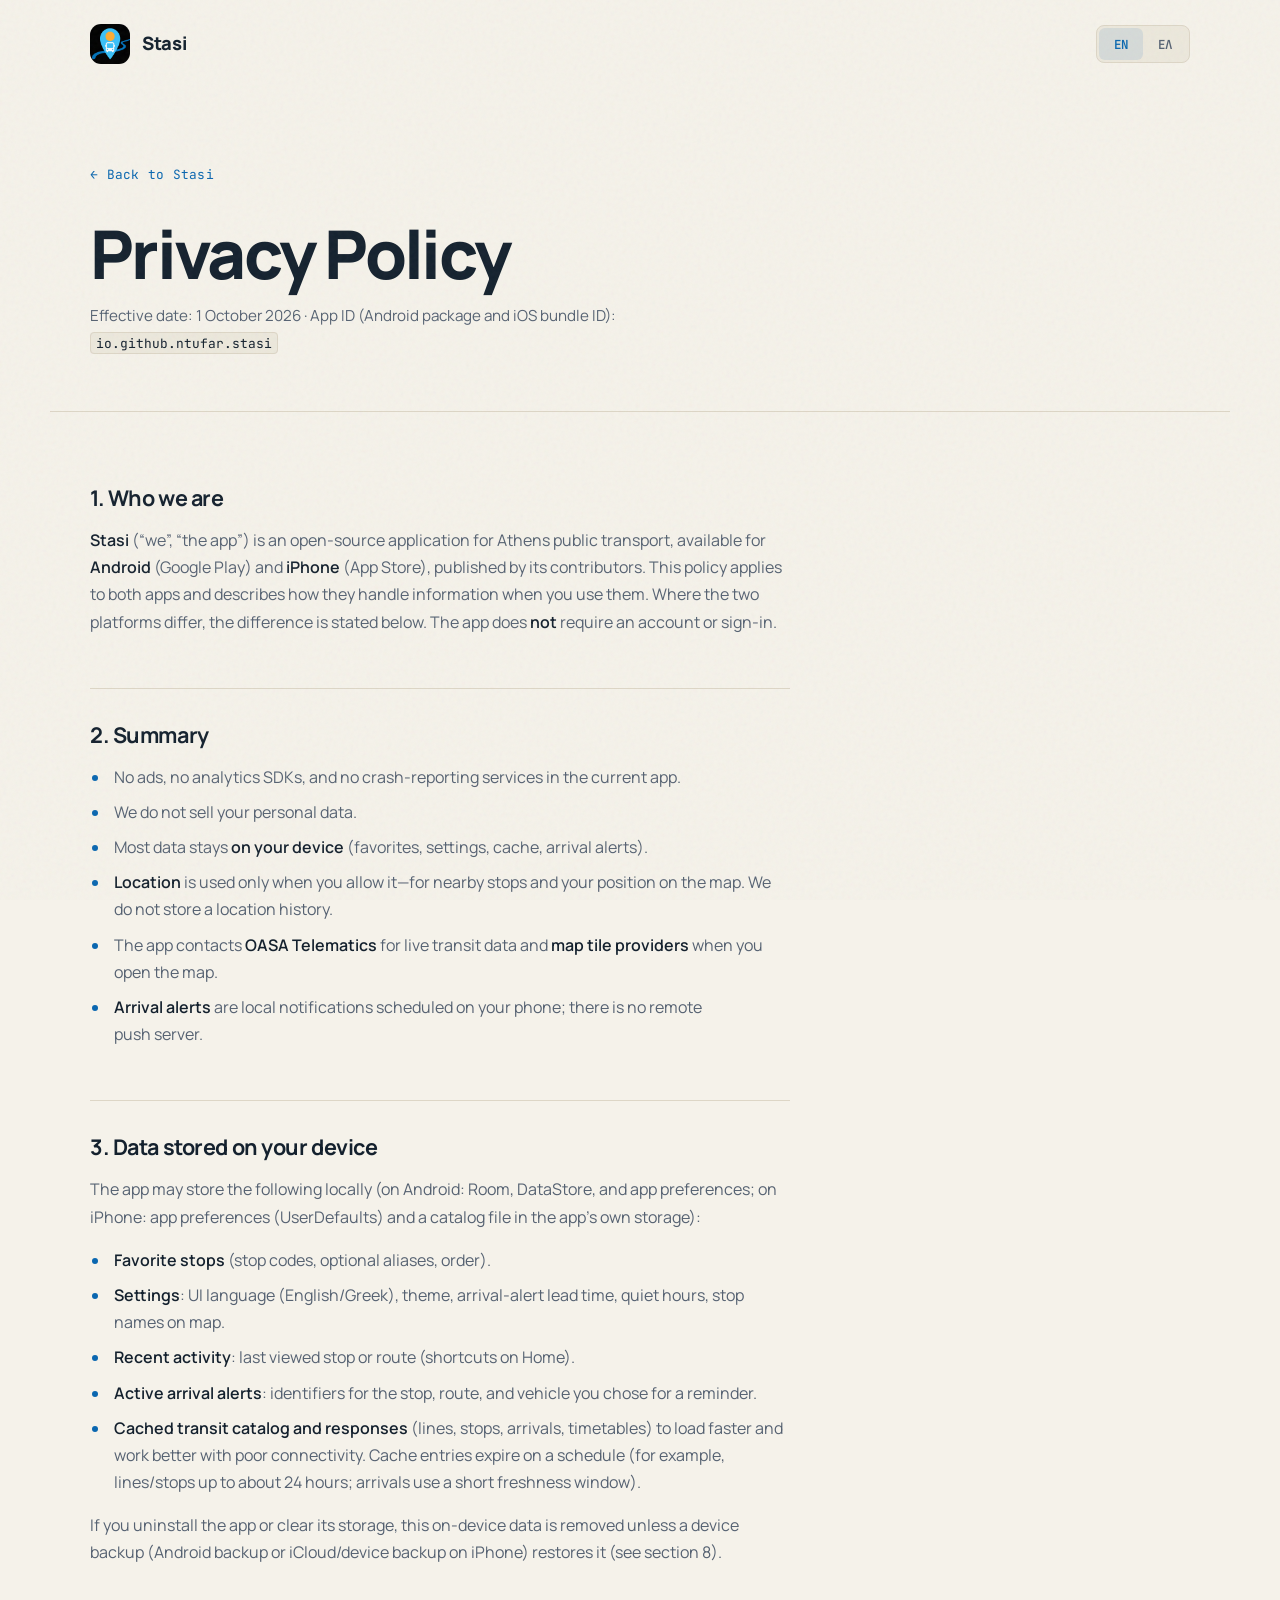
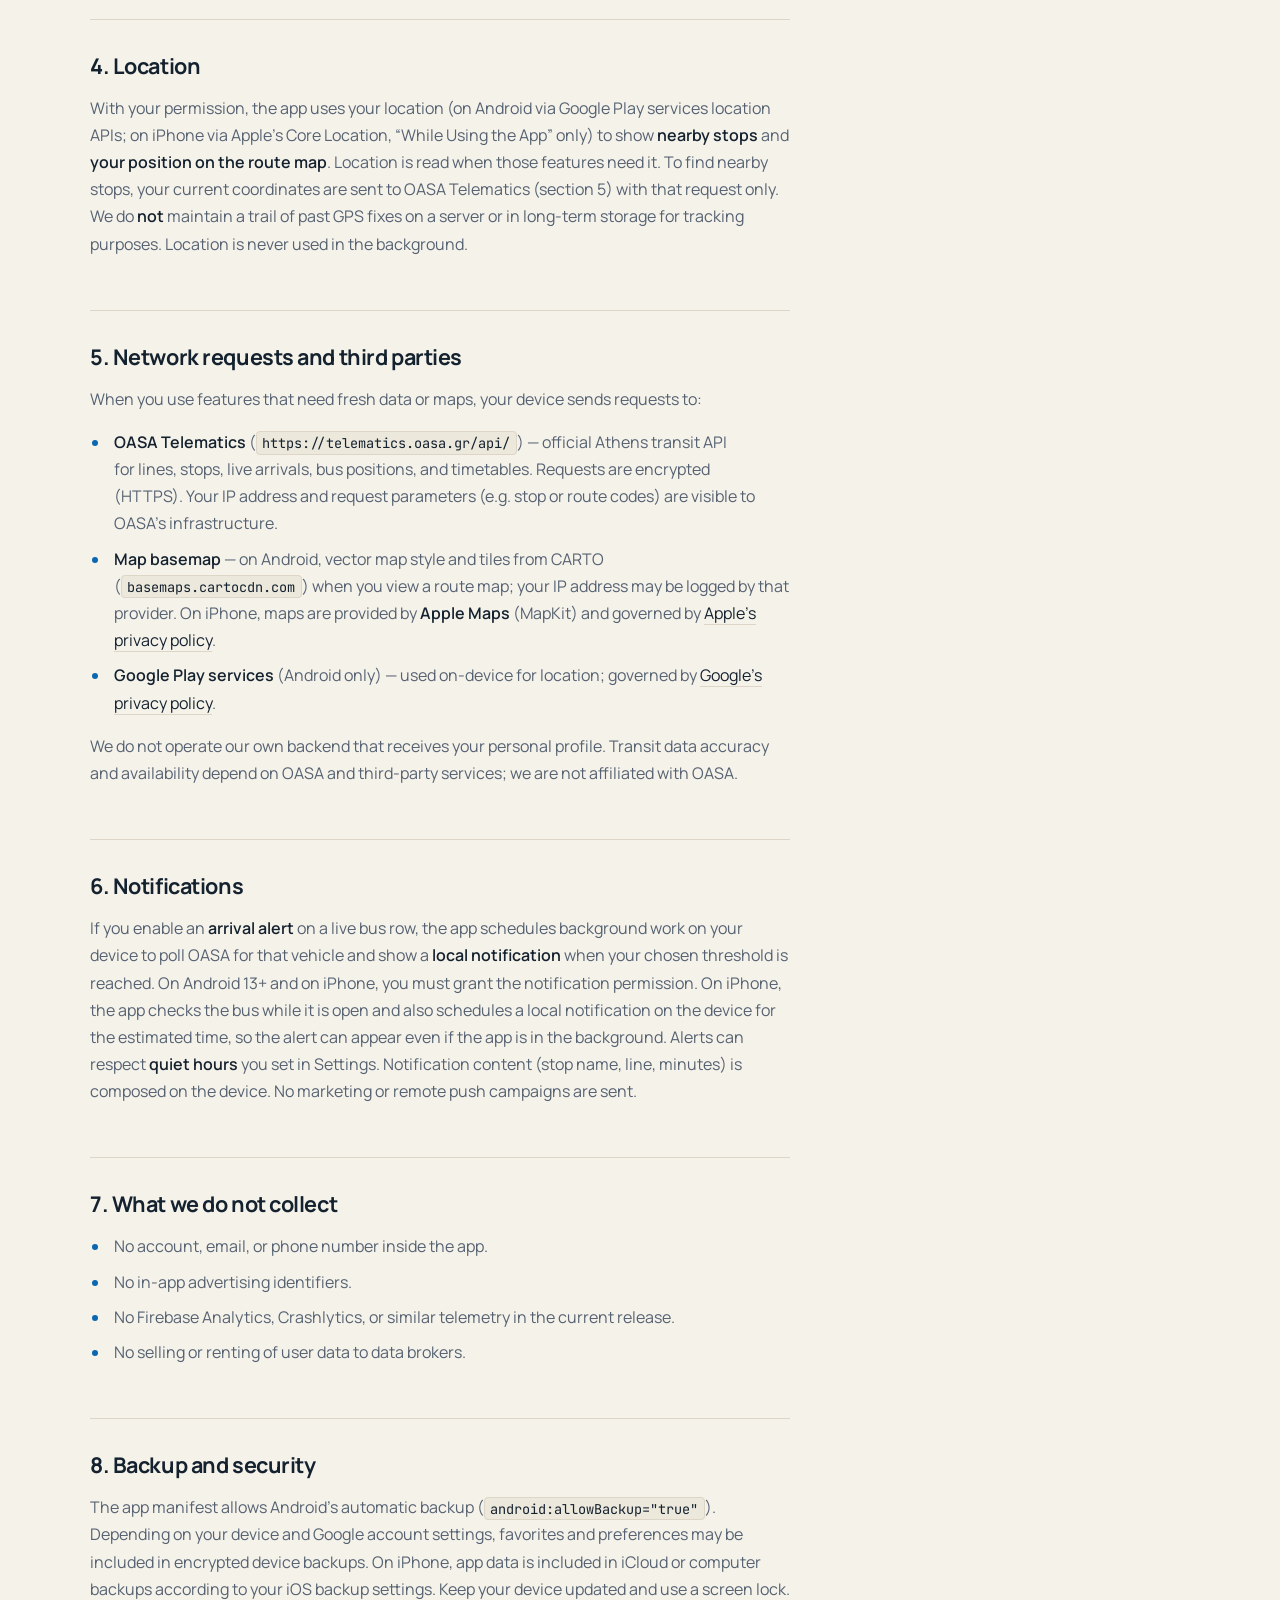
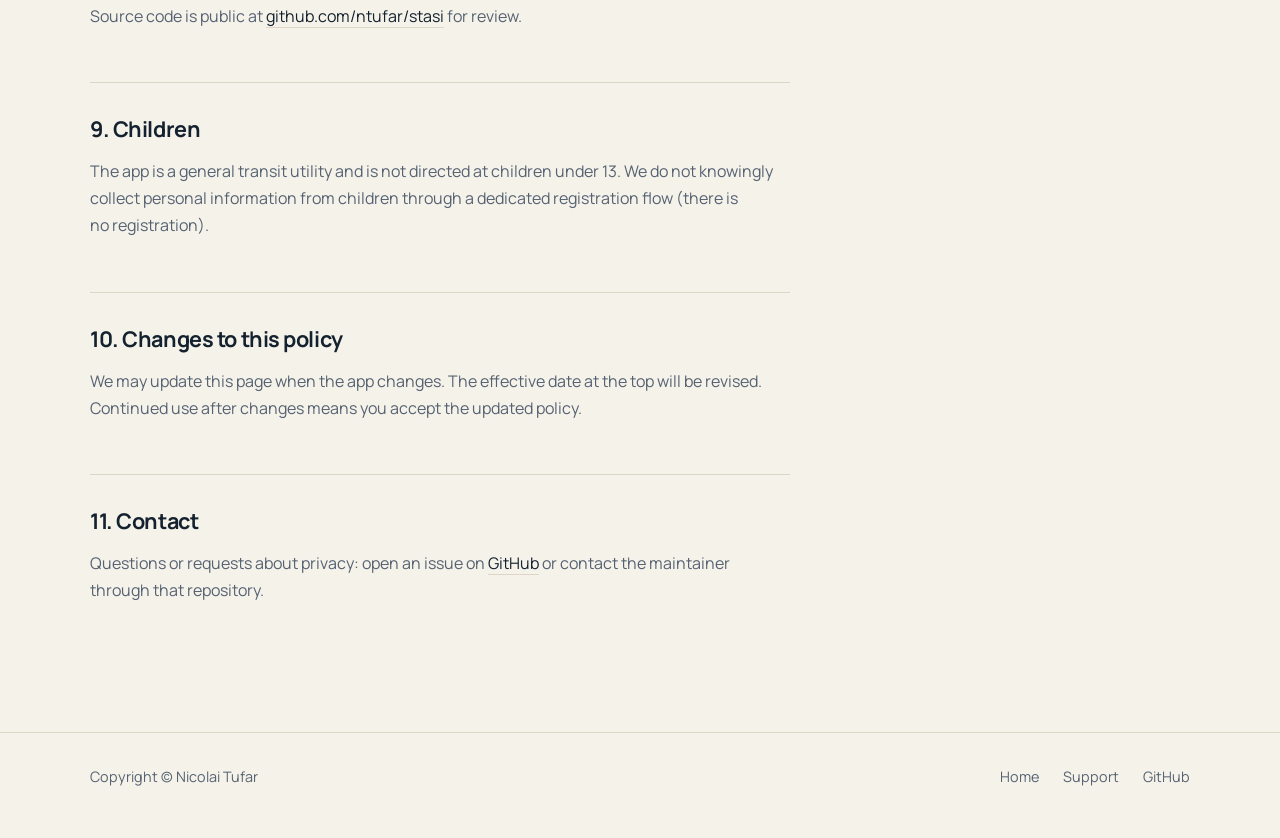
==== commit 5a69176c: "Web: redesign the site with a light theme Use a new layout, new fonts, and the official Google Play " ====
--- a/docs/privacy.html
+++ b/docs/privacy.html
@@ -30,221 +30,44 @@
   <link rel="preconnect" href="https://fonts.googleapis.com">
   <link rel="preconnect" href="https://fonts.gstatic.com" crossorigin>
   <link href="https://fonts.googleapis.com/css2?family=DM+Sans:ital,opsz,wght@0,9..40,400;0,9..40,600;0,9..40,700;1,9..40,400&display=swap" rel="stylesheet">
-  <style>
-    :root {
-      --bg: #07080c;
-      --surface: #11131a;
-      --border: #1e2230;
-      --text: #e8eaef;
-      --muted: #8b93a7;
-      --accent: #4fc3f7;
-      --accent-dim: rgba(79, 195, 247, 0.12);
-      --radius: 14px;
-      --max: 720px;
-    }
-
-    * { box-sizing: border-box; }
-
-    html[lang="en"] .i18n-el,
-    html[lang="el"] .i18n-en {
-      display: none !important;
-    }
-
-    body {
-      margin: 0;
-      min-height: 100vh;
-      font-family: "DM Sans", system-ui, sans-serif;
-      background: var(--bg);
-      color: var(--text);
-      line-height: 1.65;
-      -webkit-font-smoothing: antialiased;
-    }
-
-    .noise {
-      pointer-events: none;
-      position: fixed;
-      inset: 0;
-      opacity: 0.04;
-      background-image: url("data:image/svg+xml,%3Csvg viewBox='0 0 256 256' xmlns='http://www.w3.org/2000/svg'%3E%3Cfilter id='n'%3E%3CfeTurbulence type='fractalNoise' baseFrequency='0.85' numOctaves='4' stitchTiles='stitch'/%3E%3C/filter%3E%3Crect width='100%25' height='100%25' filter='url(%23n)'/%3E%3C/svg%3E");
-      z-index: 0;
-    }
-
-    header, main, footer {
-      position: relative;
-      z-index: 1;
-    }
-
-    .wrap {
-      max-width: var(--max);
-      margin: 0 auto;
-      padding: 0 1.25rem;
-    }
-
-    header {
-      padding: 2rem 0 1.5rem;
-      border-bottom: 1px solid var(--border);
-    }
-
-    .header-top {
-      display: flex;
-      flex-wrap: wrap;
-      align-items: center;
-      justify-content: space-between;
-      gap: 1rem;
-      margin-bottom: 1.25rem;
-    }
-
-    .lang-switch {
-      display: inline-flex;
-      border: 1px solid var(--border);
-      border-radius: 10px;
-      overflow: hidden;
-      background: var(--surface);
-    }
-
-    .lang-switch button {
-      font: inherit;
-      font-size: 0.85rem;
-      font-weight: 600;
-      padding: 0.45rem 0.75rem;
-      border: none;
-      background: transparent;
-      color: var(--muted);
-      cursor: pointer;
-    }
-
-    .lang-switch button[aria-pressed="true"] {
-      background: var(--accent-dim);
-      color: var(--accent);
-    }
-
-    .back {
-      font-size: 0.9rem;
-      color: var(--muted);
-      text-decoration: none;
-    }
-
-    .back:hover { color: var(--accent); }
-
-    h1 {
-      font-size: clamp(1.75rem, 4vw, 2.25rem);
-      font-weight: 700;
-      letter-spacing: -0.03em;
-      margin: 0 0 0.5rem;
-    }
-
-    .effective {
-      margin: 0;
-      font-size: 0.9rem;
-      color: var(--muted);
-    }
-
-    .effective code {
-      font-size: 0.85em;
-      color: var(--text);
-    }
-
-    .prose code {
-      font-size: 0.88em;
-      color: var(--text);
-    }
-
-    main {
-      padding: 2rem 0 3rem;
-    }
-
-    .prose {
-      background: var(--surface);
-      border: 1px solid var(--border);
-      border-radius: var(--radius);
-      padding: 1.5rem 1.6rem;
-    }
-
-    .prose h2 {
-      font-size: 1.15rem;
-      font-weight: 700;
-      margin: 2rem 0 0.75rem;
-      letter-spacing: -0.02em;
-    }
-
-    .prose h2:first-child {
-      margin-top: 0;
-    }
-
-    .prose p {
-      margin: 0 0 1rem;
-      color: var(--muted);
-      font-size: 0.95rem;
-    }
-
-    .prose ul {
-      margin: 0 0 1rem;
-      padding-left: 1.25rem;
-      color: var(--muted);
-      font-size: 0.95rem;
-    }
-
-    .prose li { margin-bottom: 0.4rem; }
-
-    .prose a {
-      color: var(--accent);
-      text-decoration: none;
-      border-bottom: 1px solid rgba(79, 195, 247, 0.35);
-    }
-
-    .prose a:hover {
-      border-bottom-color: var(--accent);
-    }
-
-    .prose strong {
-      color: var(--text);
-      font-weight: 600;
-    }
-
-    footer {
-      padding: 1.5rem 0 2rem;
-      border-top: 1px solid var(--border);
-      color: var(--muted);
-      font-size: 0.9rem;
-      text-align: center;
-    }
-
-    footer a {
-      color: var(--accent);
-      text-decoration: none;
-    }
-
-    footer a:hover { text-decoration: underline; }
-  </style>
+  <link rel="preconnect" href="https://fonts.googleapis.com">
+  <link rel="preconnect" href="https://fonts.gstatic.com" crossorigin>
+  <link href="https://fonts.googleapis.com/css2?family=JetBrains+Mono:wght@500;700&family=Manrope:wght@400;500;600;700;800&display=swap&subset=greek,latin" rel="stylesheet">
+  <link rel="stylesheet" href="page.css">
 </head>
 <body>
   <div class="noise" aria-hidden="true"></div>
 
-  <header>
-    <div class="wrap">
-      <div class="header-top">
-        <a class="back" href="index.html">
-          <span class="i18n-en">← Back to Stasi</span>
-          <span class="i18n-el">← Επιστροφή στη Στάση</span>
-        </a>
-        <div class="lang-switch" role="group" id="lang-switch" aria-label="Language">
-          <button type="button" data-lang="en" aria-pressed="false">EN</button>
-          <button type="button" data-lang="el" aria-pressed="false">ΕΛ</button>
-        </div>
-      </div>
-      <h1>
-        <span class="i18n-en">Privacy Policy</span>
-        <span class="i18n-el">Πολιτική Απορρήτου</span>
-      </h1>
-      <p class="effective">
-        <span class="i18n-en">Effective date: 1 October 2026 · App ID (Android package and iOS bundle ID): <code>io.github.ntufar.stasi</code></span>
-        <span class="i18n-el">Ημερομηνία ισχύος: 1 Οκτωβρίου 2026 · Αναγνωριστικό εφαρμογής (πακέτο Android και bundle ID iOS): <code>io.github.ntufar.stasi</code></span>
-      </p>
+  <a class="skip" href="#main"><span class="i18n-en">Skip to content</span><span class="i18n-el">Μετάβαση στο περιεχόμενο</span></a>
+
+  <div class="wrap bar">
+    <a class="brand" href="index.html">
+      <img src="app-icon.png?v=2" width="40" height="40" alt="Stasi app icon">
+      <span>Stasi</span>
+    </a>
+    <div class="lang-switch" role="group" id="lang-switch" aria-label="Language">
+      <button type="button" data-lang="en" aria-pressed="false">EN</button>
+      <button type="button" data-lang="el" aria-pressed="false">ΕΛ</button>
     </div>
+  </div>
+
+  <header class="wrap page-head">
+    <a class="back" href="index.html">
+      <span class="i18n-en">← Back to Stasi</span>
+      <span class="i18n-el">← Επιστροφή στη Στάση</span>
+    </a>
+    <h1>
+      <span class="i18n-en">Privacy Policy</span>
+      <span class="i18n-el">Πολιτική Απορρήτου</span>
+    </h1>
+    <p class="effective">
+      <span class="i18n-en">Effective date: 1 October 2026 · App ID (Android package and iOS bundle ID): <code>io.github.ntufar.stasi</code></span>
+      <span class="i18n-el">Ημερομηνία ισχύος: 1 Οκτωβρίου 2026 · Αναγνωριστικό εφαρμογής (πακέτο Android και bundle ID iOS): <code>io.github.ntufar.stasi</code></span>
+    </p>
   </header>
 
-  <main>
-    <div class="wrap">
+  <main id="main" class="wrap content">
+    <div>
       <article class="prose">
 
         <h2 class="i18n-en">1. Who we are</h2>
@@ -462,10 +285,13 @@
 
   <footer>
     <div class="wrap">
-      <p>
-        <span class="i18n-en">© Stasi contributors · <a href="index.html">Home</a> · <a href="https://github.com/ntufar/stasi">GitHub</a></span>
-        <span class="i18n-el">© Συνεισφέροντες Stasi · <a href="index.html">Αρχική</a> · <a href="https://github.com/ntufar/stasi">GitHub</a></span>
-      </p>
+      <span class="i18n-en">Copyright © Nicolai Tufar</span>
+      <span class="i18n-el">Copyright © Nicolai Tufar</span>
+      <nav class="foot-links" aria-label="Footer">
+        <a href="index.html"><span class="i18n-en">Home</span><span class="i18n-el">Αρχική</span></a>
+        <a href="support.html"><span class="i18n-en">Support</span><span class="i18n-el">Υποστήριξη</span></a>
+        <a href="https://github.com/ntufar/stasi">GitHub</a>
+      </nav>
     </div>
   </footer>
 
--- a/docs/page.css
+++ b/docs/page.css
@@ -0,0 +1,270 @@
+/* Shared styles for the privacy and support pages. Tokens match index.html. */
+:root {
+  --bg: #f5f2ea;
+  --bg-raised: #ece8dc;
+  --line: #ddd6c6;
+  --text: #14212e;
+  --muted: #566272;
+  --accent: #0a67b0;
+  --accent-ink: #ffffff;
+  --accent-dim: rgba(10, 103, 176, 0.1);
+  --font-sans: "Manrope", system-ui, -apple-system, "Segoe UI", sans-serif;
+  --font-mono: "JetBrains Mono", ui-monospace, "SF Mono", Menlo, monospace;
+  --gutter: clamp(1.25rem, 4vw, 2.5rem);
+  --ease: cubic-bezier(0.22, 1, 0.36, 1);
+}
+
+* { box-sizing: border-box; }
+
+html { scroll-behavior: smooth; }
+
+html[lang="en"] .i18n-el,
+html[lang="el"] .i18n-en {
+  display: none !important;
+}
+
+body {
+  margin: 0;
+  min-height: 100dvh;
+  font-family: var(--font-sans);
+  background: var(--bg);
+  color: var(--text);
+  line-height: 1.7;
+  -webkit-font-smoothing: antialiased;
+  overflow-x: hidden;
+}
+
+.noise {
+  pointer-events: none;
+  position: fixed;
+  inset: 0;
+  opacity: 0.05;
+  z-index: 50;
+  background-image: url("data:image/svg+xml,%3Csvg viewBox='0 0 256 256' xmlns='http://www.w3.org/2000/svg'%3E%3Cfilter id='n'%3E%3CfeTurbulence type='fractalNoise' baseFrequency='0.85' numOctaves='4' stitchTiles='stitch'/%3E%3C/filter%3E%3Crect width='100%25' height='100%25' filter='url(%23n)'/%3E%3C/svg%3E");
+}
+
+:focus-visible {
+  outline: 2px solid var(--accent);
+  outline-offset: 3px;
+  border-radius: 4px;
+}
+
+.skip {
+  position: absolute;
+  left: var(--gutter);
+  top: -4rem;
+  z-index: 60;
+  background: var(--accent);
+  color: var(--accent-ink);
+  font-weight: 700;
+  padding: 0.6rem 1rem;
+  border-radius: 6px;
+  text-decoration: none;
+  transition: top 0.2s var(--ease);
+}
+
+.skip:focus { top: 0.75rem; }
+
+.wrap {
+  max-width: 1180px;
+  margin: 0 auto;
+  padding: 0 var(--gutter);
+}
+
+/* ---------- Top bar ---------- */
+
+.bar {
+  display: flex;
+  align-items: center;
+  justify-content: space-between;
+  gap: 1rem;
+  padding-top: 1.5rem;
+  padding-bottom: 1.5rem;
+}
+
+.brand {
+  display: inline-flex;
+  align-items: center;
+  gap: 0.75rem;
+  text-decoration: none;
+  font-weight: 800;
+  font-size: 1.15rem;
+  letter-spacing: -0.02em;
+  color: var(--text);
+}
+
+.brand img {
+  display: block;
+  width: 40px;
+  height: 40px;
+  border-radius: 11px;
+}
+
+.lang-switch {
+  display: inline-flex;
+  border: 1px solid var(--line);
+  border-radius: 8px;
+  padding: 2px;
+  background: var(--bg-raised);
+}
+
+.lang-switch button {
+  font-family: var(--font-mono);
+  font-size: 0.78rem;
+  font-weight: 600;
+  min-width: 44px;
+  min-height: 32px;
+  padding: 0 0.6rem;
+  border: 0;
+  border-radius: 6px;
+  background: transparent;
+  color: var(--muted);
+  cursor: pointer;
+  transition: background 0.2s ease, color 0.2s ease;
+}
+
+.lang-switch button:hover { color: var(--text); }
+
+.lang-switch button[aria-pressed="true"] {
+  background: var(--accent-dim);
+  color: var(--accent);
+}
+
+/* ---------- Page head ---------- */
+
+.page-head {
+  padding-top: clamp(2rem, 6vw, 4.5rem);
+  padding-bottom: clamp(2rem, 5vw, 3.5rem);
+  border-bottom: 1px solid var(--line);
+}
+
+.back {
+  display: inline-block;
+  margin-bottom: 2rem;
+  font-family: var(--font-mono);
+  font-size: 0.8rem;
+  letter-spacing: 0.02em;
+  color: var(--accent);
+  text-decoration: none;
+  border-bottom: 1px solid transparent;
+  transition: border-color 0.2s ease;
+}
+
+.back:hover { border-color: var(--accent); }
+
+h1 {
+  margin: 0 0 1rem;
+  font-size: clamp(2.3rem, 5.5vw, 4.2rem);
+  font-weight: 800;
+  letter-spacing: -0.04em;
+  line-height: 1.02;
+  text-wrap: balance;
+}
+
+.effective,
+.intro {
+  margin: 0;
+  max-width: 60ch;
+  color: var(--muted);
+  font-size: 0.95rem;
+  text-wrap: pretty;
+}
+
+.intro { font-size: 1.1rem; }
+
+/* ---------- Body ---------- */
+
+.content {
+  padding-top: clamp(2.5rem, 6vw, 4.5rem);
+  padding-bottom: clamp(4rem, 9vw, 7rem);
+}
+
+.prose {
+  max-width: 70ch;
+}
+
+.prose h2 {
+  margin: 3.25rem 0 1rem;
+  padding-top: 2rem;
+  border-top: 1px solid var(--line);
+  font-size: 1.35rem;
+  font-weight: 700;
+  letter-spacing: -0.02em;
+  line-height: 1.25;
+  text-wrap: balance;
+}
+
+.prose h2:first-child {
+  margin-top: 0;
+  padding-top: 0;
+  border-top: 0;
+}
+
+.prose p,
+.prose li {
+  color: var(--muted);
+  font-size: 1rem;
+  text-wrap: pretty;
+}
+
+.prose p { margin: 0 0 1rem; }
+
+.prose ul {
+  margin: 0 0 1rem;
+  padding-left: 1.25rem;
+}
+
+.prose li { margin-bottom: 0.5rem; padding-left: 0.25rem; }
+.prose li::marker { color: var(--accent); }
+
+.prose strong { color: var(--text); font-weight: 600; }
+
+.prose a {
+  color: var(--text);
+  text-decoration: none;
+  border-bottom: 1px solid var(--line);
+  transition: border-color 0.2s ease, color 0.2s ease;
+}
+
+.prose a:hover { color: var(--accent); border-color: var(--accent); }
+
+code {
+  font-family: var(--font-mono);
+  font-size: 0.85em;
+  padding: 0.12em 0.4em;
+  border-radius: 4px;
+  background: var(--bg-raised);
+  border: 1px solid var(--line);
+  color: var(--text);
+  overflow-wrap: anywhere;
+}
+
+/* ---------- Footer ---------- */
+
+footer {
+  border-top: 1px solid var(--line);
+  padding: 2rem 0 3rem;
+  color: var(--muted);
+  font-size: 0.9rem;
+}
+
+footer .wrap {
+  display: flex;
+  flex-wrap: wrap;
+  justify-content: space-between;
+  gap: 0.75rem 2rem;
+}
+
+footer a {
+  color: inherit;
+  text-decoration: none;
+  transition: color 0.2s ease;
+}
+
+footer a:hover { color: var(--text); }
+
+.foot-links { display: flex; flex-wrap: wrap; gap: 0.75rem 1.5rem; }
+
+@media (prefers-reduced-motion: reduce) {
+  html { scroll-behavior: auto; }
+}
